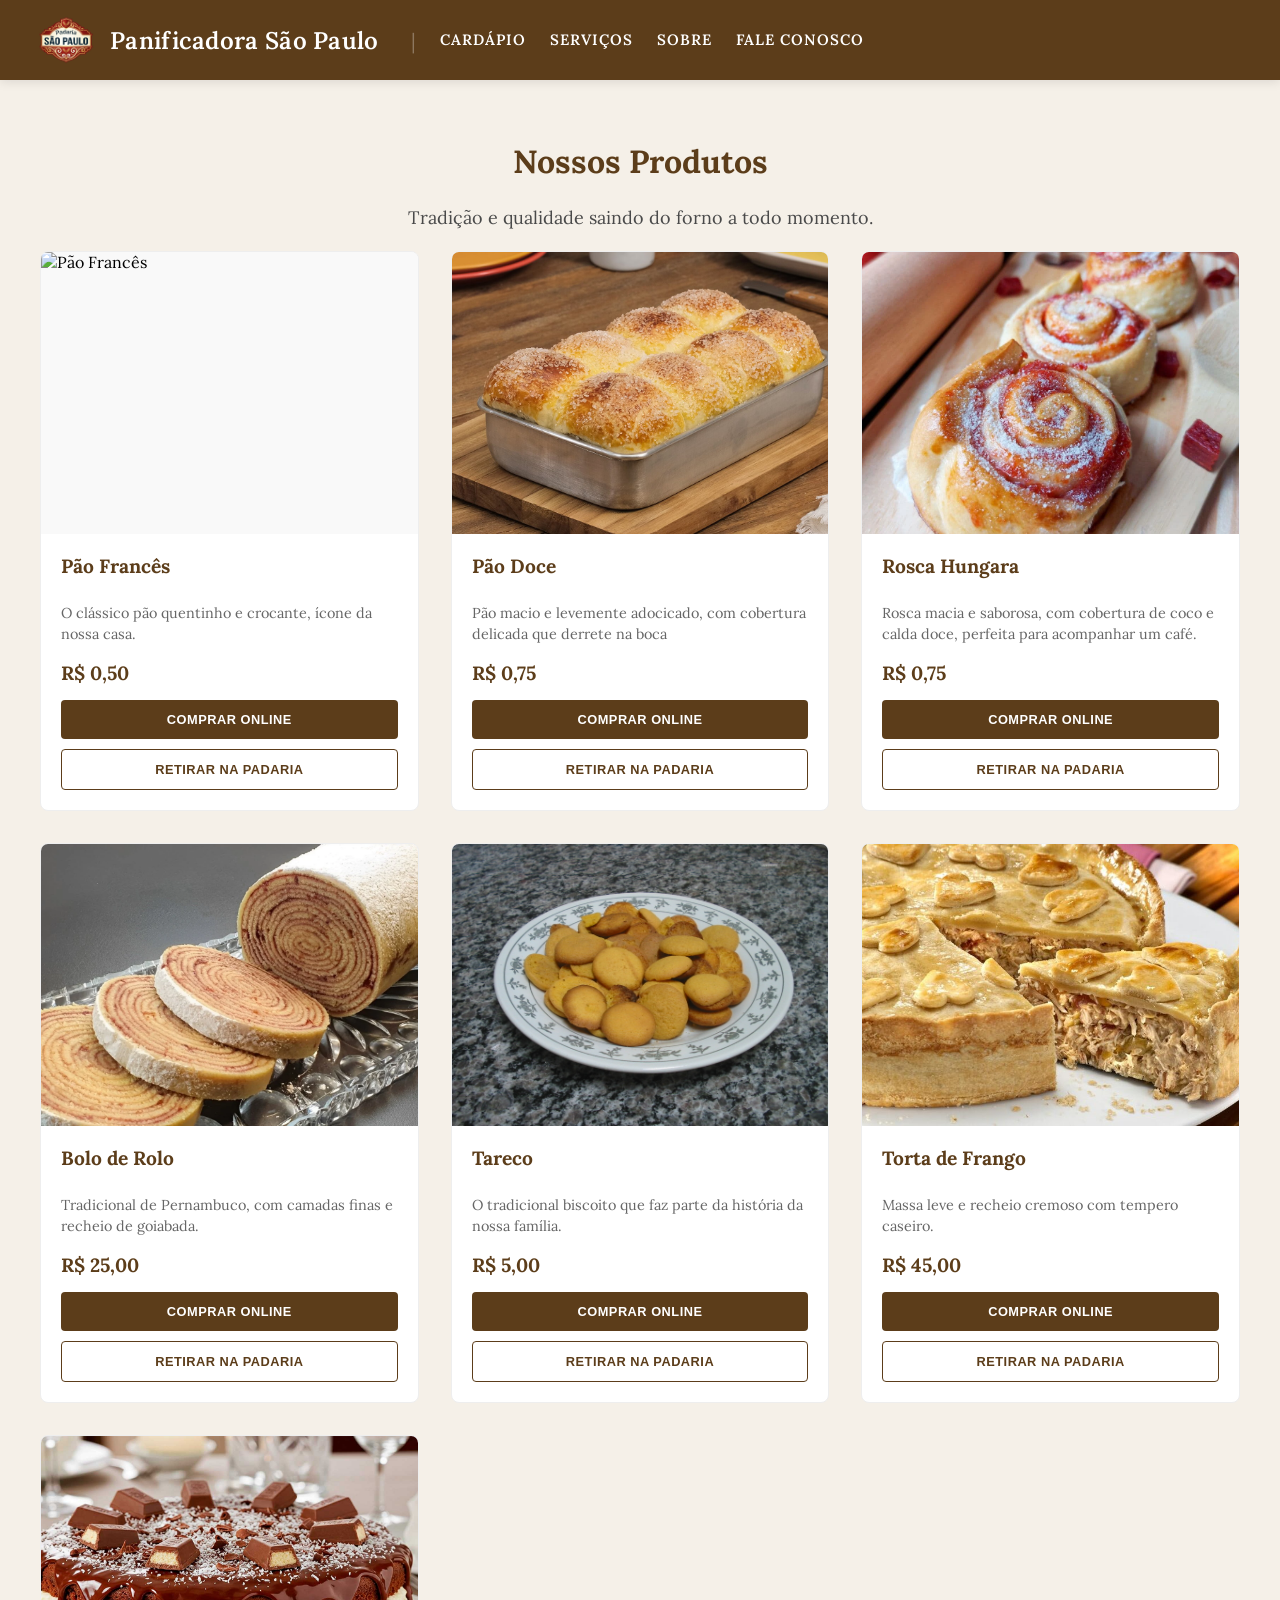
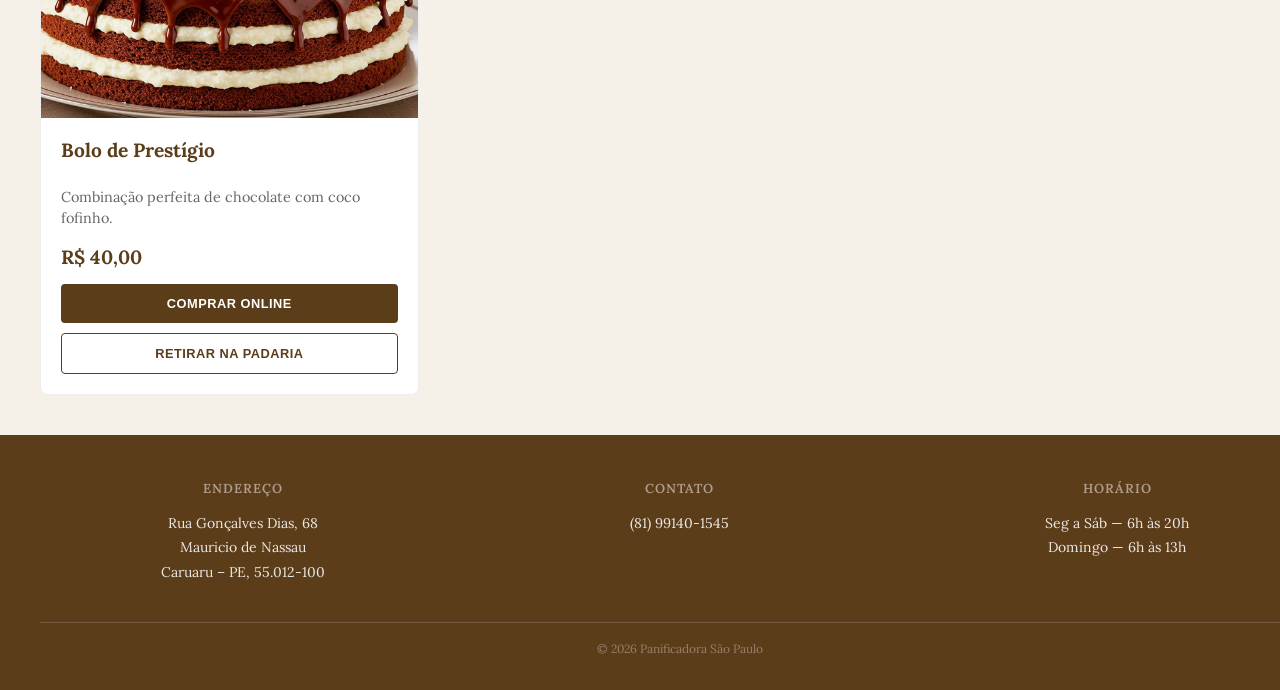
==== cardapio.html @ 8169bfe7 "feat: complete bakery website with all pages and features - Added cardapio.html with responsive prod" ====
<!doctype html>
<html lang="pt-BR">
  <head>
    <meta charset="UTF-8" />
    <meta name="viewport" content="width=device-width, initial-scale=1.0" />
    <title>Cardápio — Panificadora São Paulo</title>
    <link rel="stylesheet" href="style.css" />
    <link
      href="https://fonts.googleapis.com/css2?family=Lora&display=swap"
      rel="stylesheet"
    />
    <script src="script.js" defer></script>
  </head>
  <body>
    <header>
      <div class="header-logo">
        <a href="index.html" class="logo-link">
          <img
            src="img/logo-removebg-preview.png"
            alt="Logotipo Panificadora São Paulo"
          />
          <h1 class="h1_title">Panificadora São Paulo</h1>
        </a>
      </div>
      <button class="menu-toggle" aria-expanded="false" aria-label="Abrir menu">
        <span class="bar"></span>
        <span class="bar"></span>
        <span class="bar"></span>
      </button>
      <nav class="main-nav">
        <a href="cardapio.html">Cardápio</a>
        <a href="serviços.html">Serviços</a>
        <a href="sobre.html">Sobre</a>
        <a href="fale_conosco.html">Fale Conosco</a>
      </nav>
    </header>

    <main class="cardapio-container">
      <h1 class="cardapio-h1">Nossos Produtos</h1>
      <p style="text-align: center">
        Tradição e qualidade saindo do forno a todo momento.
      </p>

      <div class="cardapio-grid">
        <article class="produto-card">
          <img src="img/paofrances.jpg" alt="Pão Francês" />
          <div class="produto-info">
            <h3>Pão Francês</h3>
            <p>O clássico pão quentinho e crocante, ícone da nossa casa.</p>
            <span class="produto-preco">R$ 0,50</span>
            <div class="botoes-grupo">
              <button class="btn-comprar">Comprar Online</button>
              <button class="btn-retirar">Retirar na Padaria</button>
            </div>
          </div>
        </article>

        <article class="produto-card">
          <img src="img/pao-doce.jpg" alt="Pão Doce" />
          <div class="produto-info">
            <h3>Pão Doce</h3>
            <p>
              Pão macio e levemente adocicado, com cobertura delicada que
              derrete na boca
            </p>
            <span class="produto-preco">R$ 0,75</span>
            <div class="botoes-grupo">
              <button class="btn-comprar">Comprar Online</button>
              <button class="btn-retirar">Retirar na Padaria</button>
            </div>
          </div>
        </article>

        <article class="produto-card">
          <img src="img/rosca-hungara.webp" alt="Rosca Hungara" />
          <div class="produto-info">
            <h3>Rosca Hungara</h3>
            <p>
              Rosca macia e saborosa, com cobertura de coco e calda doce,
              perfeita para acompanhar um café.
            </p>
            <span class="produto-preco">R$ 0,75</span>
            <div class="botoes-grupo">
              <button class="btn-comprar">Comprar Online</button>
              <button class="btn-retirar">Retirar na Padaria</button>
            </div>
          </div>
        </article>

        <article class="produto-card">
          <img src="img/bolo-de-rolo-26-04.webp" alt="Bolo de Rolo" />
          <div class="produto-info">
            <h3>Bolo de Rolo</h3>
            <p>
              Tradicional de Pernambuco, com camadas finas e recheio de
              goiabada.
            </p>
            <span class="produto-preco">R$ 25,00</span>
            <div class="botoes-grupo">
              <button class="btn-comprar">Comprar Online</button>
              <button class="btn-retirar">Retirar na Padaria</button>
            </div>
          </div>
        </article>

        <article class="produto-card">
          <img src="img/Prato-com-tarecos.jpg" alt="Tareco" />
          <div class="produto-info">
            <h3>Tareco</h3>
            <p>
              O tradicional biscoito que faz parte da história da nossa família.
            </p>
            <span class="produto-preco">R$ 5,00</span>
            <div class="botoes-grupo">
              <button class="btn-comprar">Comprar Online</button>
              <button class="btn-retirar">Retirar na Padaria</button>
            </div>
          </div>
        </article>

        <article class="produto-card">
          <img src="img/torta-de-frango-3-1024x494.jpg" alt="Torta de Frango" />
          <div class="produto-info">
            <h3>Torta de Frango</h3>
            <p>Massa leve e recheio cremoso com tempero caseiro.</p>
            <span class="produto-preco">R$ 45,00</span>
            <div class="botoes-grupo">
              <button class="btn-comprar">Comprar Online</button>
              <button class="btn-retirar">Retirar na Padaria</button>
            </div>
          </div>
        </article>

        <article class="produto-card">
          <img
            src="img/como-fazer-bolo-prestigio.webp"
            alt="Bolo de Prestígio"
          />
          <div class="produto-info">
            <h3>Bolo de Prestígio</h3>
            <p>Combinação perfeita de chocolate com coco fofinho.</p>
            <span class="produto-preco">R$ 40,00</span>
            <div class="botoes-grupo">
              <button class="btn-comprar">Comprar Online</button>
              <button class="btn-retirar">Retirar na Padaria</button>
            </div>
          </div>
        </article>
      </div>
    </main>

    <footer class="footer">
      <div class="footer-linha-topo">
        <div class="footer-bloco">
          <h3>Endereço</h3>
          <p>
            Rua Gonçalves Dias, 68<br />Mauricio de Nassau<br />Caruaru – PE,
            55.012-100
          </p>
        </div>
        <div class="footer-bloco">
          <h3>Contato</h3>
          <p>(81) 99140-1545</p>
        </div>
        <div class="footer-bloco">
          <h3>Horário</h3>
          <p>Seg a Sáb — 6h às 20h<br />Domingo — 6h às 13h</p>
        </div>
      </div>
      <p class="footer-copy">© 2026 Panificadora São Paulo</p>
    </footer>
  </body>
</html>
---- style.css ----
body {
  background-color: #f5f0e8;
  margin: 0;
  font-family: "Lora", serif;
  flex-direction: column;
  min-height: 100vh;
  display: flex;
  padding-top: 80px;
}

a {
  color: #d4a373;
  text-decoration: none;
}

.tagline {
  color: #d4a373;
  text-transform: uppercase;
  font-weight: bold;
  letter-spacing: 2px;
  font-size: 0.8rem;
}

.secao-bege {
  background-color: #f5f0e8;
  padding: 80px 0;
}

.beneficios-grid {
  display: grid;
  grid-template-columns: repeat(auto-fit, minmax(250px, 1fr));
  gap: 30px;
  margin-top: 40px;
}

.beneficio-card {
  background: white;
  padding: 40px;
  text-align: center;
  border-radius: 8px;
  transition: 0.3s;
}

.beneficio-card:hover {
  transform: translateY(-10px);
}

.beneficio-card .icon {
  font-size: 2.5rem;
  margin-bottom: 20px;
}

.depoimentos-grid {
  display: grid;
  grid-template-columns: 1fr 1fr;
  gap: 40px;
  padding: 40px 0;
}

.depoimento-item {
  border-left: 4px solid #d4a373;
  padding-left: 20px;
  margin: 0;
}

.text-center {
  text-align: center;
}

.btn-text {
  color: #5c3d1a;
  font-weight: bold;
  text-decoration: underline;
  margin-top: 20px;
  display: inline-block;
}

@media (max-width: 768px) {
  .secao-split {
    flex-direction: column;
    text-align: center;
  }
  .depoimentos-grid {
    grid-template-columns: 1fr;
  }
}

.hero-overlay {
  background: rgba(0, 0, 0, 0.5);
  width: 100%;
  height: 100%;
  display: flex;
  align-items: center;
  text-align: center;
}

.container {
  max-width: 1140px;
  margin: 0 auto;
  padding: 0 20px;
}

.hero {
  background-image: url("https://static.vecteezy.com/ti/fotos-gratis/p2/67289860-realista-pao-pao-colocada-em-rustico-de-madeira-configuracao-papel-de-parede-gratis-foto.jpg");
  background-size: cover;
  background-position: center;
  height: 70vh;
  display: flex;
  align-items: center;
  color: white;
  background-attachment: fixed;
}

.p2-hero {
  color: #dbd6d6;
}

.hero-overlay {
  background: rgba(0, 0, 0, 0.5);
  width: 100%;
  height: 100%;
  display: flex;
  align-items: center;
  text-align: center;
}

.hero h1 {
  font-size: 3.5rem;
  margin-bottom: 10px;
}

.btn-cta {
  background: #e8c4a0;
  color: #5c3d1a;
  padding: 15px 35px;
  text-decoration: none;
  font-weight: bold;
  border-radius: 5px;
  display: inline-block;
  margin-top: 20px;
  transition: 0.3s;
  border: 2px solid #e8c4a0;
}

.btn-cta:hover {
  transform: scale(1.08);
  background: #d4a373;
  border-color: #d4a373;
  box-shadow: 0 8px 20px rgba(0, 0, 0, 0.15);
}

.secao-split {
  display: flex;
  align-items: center;
  gap: 60px;
  padding: 100px 10px;
}

.split-img,
.split-text {
  flex: 1;
}

.split-img img {
  width: 100%;
  border-radius: 24px;
  box-shadow: 20px 20px 0px #d4a373;
}

.intro-diferenciais {
  text-align: center;
  margin-bottom: 60px;
}

.intro-diferenciais h2 {
  font-size: 2.5rem;
  color: #5c3d1a;
  margin: 10px 0;
}

.beneficios-lista-leve {
  display: flex;
  flex-direction: column;
  gap: 80px;
  margin-top: 60px;
  padding-bottom: 100px;
  max-width: 1200px;
  margin-left: auto;
  margin-right: auto;
  padding-left: 20px;
  padding-right: 20px;
}

.beneficio-item-horizontal {
  display: flex;
  align-items: center;
  gap: 50px;
}

.beneficio-item-horizontal.inverso {
  flex-direction: row-reverse;
}

.beneficio-img {
  flex: 1;
}

.beneficio-img img {
  width: 100%;
  height: 350px;
  object-fit: cover;
  border-radius: 24px;
  box-shadow: 20px 20px 0px #d4a373;
}

.beneficio-info {
  flex: 1;
  padding: 20px;
}

.beneficio-info h3 {
  font-family: "Lora", serif;
  font-size: 2rem;
  color: #5c3d1a;
  margin-bottom: 20px;
  position: relative;
}

.beneficio-info h3::after {
  content: "";
  display: block;
  width: 40px;
  height: 3px;
  background: #d4a373;
  margin-top: 10px;
}

.beneficio-info p {
  font-size: 1.1rem;
  line-height: 1.8;
  color: #4a4a4a;
  max-width: 450px;
}

@media (max-width: 768px) {
  header {
    padding: 0.5rem 1.2rem;
    height: 72px;
  }

  header img {
    width: 56px;
    height: 42px;
  }

  .h1_title {
    font-size: 20px;
  }

  body {
    padding-top: 72px;
  }

  .hero {
    height: 55vh;
  }

  .hero h1 {
    font-size: 2.5rem;
  }

  .hero-overlay {
    justify-content: center;
    text-align: center;
  }

  .btn-cta {
    padding: 12px 26px;
    font-size: 1rem;
  }

  main {
    max-width: 100%;
    padding: 1.5rem;
  }

  .secao-split {
    padding: 60px 15px;
    gap: 30px;
  }

  .split-text {
    text-align: left;
  }

  .split-img img {
    border-radius: 20px;
    box-shadow: 15px 15px 0px #d4a373;
  }

  .beneficios-lista-leve {
    gap: 60px;
    padding-bottom: 80px;
    padding-left: 15px;
    padding-right: 15px;
  }

  .beneficio-item-horizontal,
  .beneficio-item-horizontal.inverso {
    gap: 30px;
    padding: 0 10px;
  }

  .beneficio-img {
    margin-left: 0;
    margin-right: 0;
  }

  .beneficio-img img {
    width: 100%;
    height: 280px;
    border-radius: 24px;
    box-shadow: 20px 20px 0px #d4a373;
  }

  .beneficio-info h3 {
    font-size: 1.6rem;
  }

  .beneficio-info p {
    font-size: 1rem;
  }

  .intro-diferenciais h2 {
    font-size: 2rem;
  }

  .cardapio-grid {
    grid-template-columns: repeat(2, 1fr);
    gap: 24px;
  }

  .depoimentos-grid {
    grid-template-columns: 1fr;
  }

  nav {
    gap: 1rem;
  }

  nav a {
    font-size: 14px;
    padding: 5px 8px;
  }

  .footer-linha-topo {
    flex-direction: row;
    justify-content: space-around;
  }

  .footer-bloco {
    text-align: center;
    flex: 0 1 auto;
  }

  .contato-wrapper {
    flex-direction: column;
    gap: 40px;
    padding-bottom: 80px;
  }

  .servicos-grid {
    gap: 20px;
  }

  .servico-card {
    flex: 1 1 250px;
  }
}

.marquee-wrapper {
  width: 100%;
  overflow: hidden;
  padding: 40px 0;
  background-color: #f5f0e8;
  mask-image: linear-gradient(
    to right,
    transparent,
    black 10%,
    black 90%,
    transparent
  );
}

.marquee-content {
  display: flex;
  width: max-content;
  gap: 30px;
  animation: rolar-infinito 20s linear infinite;
}

.depoimento-card {
  flex: 0 0 350px;
  background: white;
  padding: 30px;
  border-radius: 12px;
  box-shadow: 0 4px 15px rgba(0, 0, 0, 0.05);
  border-left: 5px solid #d4a373;
}

@keyframes rolar-infinito {
  0% {
    transform: translateX(0);
  }
  100% {
    transform: translateX(-50%);
  }
}

.img {
  display: block;
  margin-left: auto;
  margin-right: auto;
}

h1 {
  text-align: center;
}

.h2 {
  background-color: #5c3d1a;
  color: white;
  padding: 10px 1rem;
  font-size: 16px;
  text-align: center;
  letter-spacing: 0.5px;
  margin: 0;
}

.title {
  width: 80%;
  color: white;
  font-size: 40px;
}

.footer {
  background-color: #5c3d1a;
  color: white;
  text-align: center;
  padding: 10px;
  width: 100%;
  display: block;
  justify-content: center;
  align-items: center;
  margin-top: auto;
}

header {
  background-color: #5c3d1a;
  padding: 0.5rem 2rem;
  height: 80px;
  display: flex;
  align-items: center;
  justify-content: flex-start;
  width: 100%;
  box-sizing: border-box;
  gap: 2rem;
  position: fixed;
  top: 0;
  z-index: 1000;
  box-shadow: 0 2px 10px rgba(0, 0, 0, 0.1);
}

p {
  color: #4a4a4a;
  font-size: 18px;
  line-height: 1.6;
}

header img {
  width: 68px;
  height: 50px;
  filter: none;
  opacity: 1;
  display: block;
  margin: 0;
}

.menu-toggle {
  display: none;
}

.header-logo {
  flex-shrink: 0;
  display: flex;
  align-items: center;
  gap: 15px;
}

.logo-link {
  display: flex;
  align-items: center;
  gap: 10px;
  text-decoration: none;
  transition: opacity 0.2s;
}

.logo-link:hover {
  opacity: 0.8;
}

.h1_title {
  color: white;
  font-size: 24px;
  font-weight: 600;
  letter-spacing: 0.3px;
  cursor: pointer;
  margin: 0;
  white-space: nowrap;
}

nav {
  display: flex;
  gap: 1.5rem;
  align-items: center;
}

nav a {
  color: white;
  font-size: 15px;
  font-weight: 600;
  text-transform: uppercase;
  letter-spacing: 1px;
  border-bottom: none;
  transition: color 0.3s ease;
  border-bottom: 2px solid transparent;
}

nav a:hover {
  color: #d2b48c;
  border-bottom: 2px solid #d2b48c;
}

nav::before {
  content: "|";
  color: rgba(255, 255, 255, 0.3);
  font-size: 20px;
  font-weight: 300;
}

iconify-icon {
  font-size: 40px;
}

.footer {
  background-color: #5c3d1a;
  color: white;
  padding: 2rem 2.5rem 1.2rem;
}

.footer-linha-topo {
  display: flex;
  flex-wrap: wrap;
  gap: 2rem;
  padding-bottom: 1.5rem;
  border-bottom: 1px solid rgba(255, 255, 255, 0.15);
  margin-bottom: 1rem;
}

.footer-bloco {
  flex: 1 1 180px;
}

.footer-bloco h3 {
  font-size: 13px;
  font-weight: 600;
  letter-spacing: 1px;
  text-transform: uppercase;
  color: rgba(255, 255, 255, 0.5);
  margin-bottom: 0.6rem;
}

.footer-bloco p {
  font-size: 14px;
  line-height: 1.75;
  color: rgba(255, 255, 255, 0.88);
}

.footer-copy {
  font-size: 12px;
  color: rgba(255, 255, 255, 0.35);
  text-align: center;
}

.cardapio-container {
  max-width: 1200px;
  margin: 0 auto;
  padding: 40px 20px;
}

.cardapio-grid {
  display: grid;
  grid-template-columns: repeat(auto-fill, minmax(280px, 1fr));
  gap: 32px;
}

.cardapio-h1 {
  color: #5c3d1a;
}

.produto-card {
  background: #ffffff;
  border-radius: 8px;
  overflow: hidden;
  border: 1px solid #eee;
  transition: all 0.3s cubic-bezier(0.25, 0.8, 0.25, 1);
  display: flex;
  flex-direction: column;
}

.produto-card:hover {
  transform: translateY(-5px);
  box-shadow: 0 10px 20px rgba(0, 0, 0, 0.08);
}

.produto-card img {
  width: 100%;
  aspect-ratio: 4 / 3;
  object-fit: cover;
  display: block;
  background-color: #f9f9f9;
}

.produto-info {
  padding: 20px;
  display: flex;
  flex-direction: column;
  flex-grow: 1;
}

.produto-info h3 {
  font-family: "Lora", serif;
  color: #5c3d1a;
  margin: 0 0 10px 0;
  font-size: 1.2rem;
}

.produto-info p {
  font-size: 0.9rem;
  color: #666;
  line-height: 1.5;
  margin-bottom: 15px;
  flex-grow: 1;
}

.produto-preco {
  font-size: 1.2rem;
  font-weight: 700;
  color: #5c3d1a;
  margin-bottom: 15px;
}

.botoes-grupo {
  display: flex;
  flex-direction: column;
  gap: 10px;
}

.btn-comprar,
.btn-retirar {
  width: 100%;
  padding: 12px;
  border-radius: 4px;
  font-weight: 600;
  font-size: 0.8rem;
  text-transform: uppercase;
  letter-spacing: 0.5px;
  cursor: pointer;
  transition: 0.2s;
}

.btn-comprar {
  background-color: #5c3d1a;
  color: white;
  border: none;
}

.btn-comprar:hover {
  background-color: #d4a373;
}

.btn-retirar {
  background-color: transparent;
  color: #5c3d1a;
  border: 1px solid #5c3d1a;
}

.btn-retirar:hover {
  background-color: rgba(92, 61, 26, 0.05);
}

.sobre-hero {
  background-color: #5c3d1a;
  padding: 100px 60px;
  text-align: center;
  color: white;
}

.secao-historia {
  display: flex;
  align-items: center;
  gap: 80px;
  padding: 100px 20px;
}

.secao-historia.inverso {
  flex-direction: row-reverse;
}

.historia-texto {
  flex: 1.2;
}

.historia-texto h2 {
  font-family: "Lora", serif;
  font-size: 2.5rem;
  color: #5c3d1a;
  margin-bottom: 20px;
}

.historia-img {
  flex: 1;
}

.historia-img img {
  width: 100%;
  height: 450px;
  object-fit: cover;
  border-radius: 2px;
  filter: grayscale(30%) sepia(20%);
}

.destaque-cultural {
  background-color: #f5f0e8;
  padding: 80px 0;
  border-top: 1px solid #e0d8cc;
  border-bottom: 1px solid #e0d8cc;
}

.cultural-wrapper {
  max-width: 800px;
  margin: 0 auto;
  text-align: center;
}

.cultural-badge {
  font-size: 3rem;
  color: #d4a373;
  margin-bottom: 20px;
}

.cultural-content h3 {
  font-style: italic;
  font-size: 1.8rem;
  color: #5c3d1a;
  margin-bottom: 20px;
}

.autor-musica {
  display: block;
  margin-top: 20px;
  font-size: 0.8rem;
  text-transform: uppercase;
  letter-spacing: 2px;
  color: #d4a373;
}

.servicos-hero {
  background-color: #f5f0e8;
  padding: 80px 0;
  text-align: center;
  margin-bottom: 50px;
}

.servicos-hero h1 {
  font-family: "Lora", serif;
  color: #5c3d1a;
  font-size: 3rem;
  margin-bottom: 10px;
}

.servicos-grid {
  display: flex;
  flex-wrap: wrap;
  gap: 30px;
  padding-bottom: 80px;
}

.servico-card {
  flex: 1 1 300px;
  background: white;
  border: 1px solid #e0d8cc;
  padding: 40px;
  border-radius: 4px;
  display: flex;
  flex-direction: column;
  transition: all 0.3s ease;
}

.servico-card:hover {
  border-color: #d4a373;
  transform: translateY(-5px);
  box-shadow: 0 10px 25px rgba(92, 61, 26, 0.05);
}

.servico-icon {
  font-size: 3rem;
  color: #d4a373;
  margin-bottom: 25px;
}

.servico-info h3 {
  color: #5c3d1a;
  font-size: 1.5rem;
  margin-bottom: 15px;
}

.servico-info p {
  font-size: 1rem;
  color: #666;
  margin-bottom: 20px;
  line-height: 1.6;
}

.servico-lista {
  list-style: none;
  padding: 0;
  margin-bottom: 30px;
}

.servico-lista li {
  font-size: 0.9rem;
  color: #5c3d1a;
  margin-bottom: 8px;
  display: flex;
  align-items: center;
  gap: 10px;
}

.servico-lista li::before {
  content: "✓";
  color: #d4a373;
  font-weight: bold;
}

.btn-servico {
  margin-top: auto;
  padding: 12px 20px;
  text-align: center;
  text-transform: uppercase;
  font-weight: bold;
  font-size: 0.8rem;
  letter-spacing: 1px;
  border-radius: 4px;
  transition: 0.3s;
  background-color: #5c3d1a;
  color: white;
}

.btn-servico.secondary {
  background-color: transparent;
  border: 1px solid #5c3d1a;
  color: #5c3d1a;
}

.btn-servico:hover {
  background-color: #d4a373;
  color: #5c3d1a;
  border-color: #d4a373;
}

@media (max-width: 480px) {
  header {
    padding: 0.4rem 0.8rem;
    height: 64px;
    gap: 0.6rem;
  }

  header img {
    width: 48px;
    height: 36px;
  }

  .h1_title {
    font-size: 16px;
    white-space: nowrap;
    overflow: hidden;
    text-overflow: ellipsis;
    max-width: 150px;
  }

  body {
    padding-top: 64px;
  }

  nav {
    gap: 0.4rem;
    flex-wrap: wrap;
    align-items: center;
  }

  nav a {
    font-size: 12px;
    padding: 4px 6px;
  }

  nav::before {
    display: none;
  }

  .hero {
    height: 45vh;
    background-attachment: scroll;
    background-size: cover;
    background-position: center;
    min-height: 320px;
  }

  .hero-overlay {
    justify-content: center;
    align-items: center;
    text-align: center;
    padding: 20px 12px;
    display: flex;
    flex-direction: column;
  }

  .hero-overlay .container {
    width: 100%;
    display: flex;
    flex-direction: column;
    align-items: center;
    justify-content: center;
    max-width: 100%;
    padding: 0;
  }

  .hero h1 {
    font-size: 1.6rem;
    margin-bottom: 8px;
    line-height: 1.2;
  }

  .p2-hero {
    font-size: 0.9rem;
    margin: 8px 0;
  }

  .btn-cta {
    padding: 10px 18px;
    font-size: 0.9rem;
    margin-top: 12px;
  }

  main {
    max-width: 100%;
    padding: 1rem 0.8rem;
  }

  .secao-split {
    flex-direction: column;
    padding: 30px 8px;
    gap: 20px;
    text-align: center;
  }

  .split-img img {
    border-radius: 12px;
    box-shadow: 8px 8px 0px #d4a373;
  }

  .split-text {
    text-align: center;
  }

  .secao-bege {
    padding: 60px 0;
  }

  .intro-diferenciais {
    margin-bottom: 40px;
  }

  .intro-diferenciais h2 {
    font-size: 1.4rem;
    margin: 8px 0;
  }

  .intro-diferenciais p {
    font-size: 0.95rem;
  }

  .beneficios-lista-leve {
    gap: 50px;
    margin-top: 30px;
    padding-bottom: 60px;
    padding-left: 0;
    padding-right: 0;
  }

  .beneficio-item-horizontal,
  .beneficio-item-horizontal.inverso {
    flex-direction: column;
    gap: 20px;
    text-align: center;
    padding: 0 12px;
  }

  .beneficio-img {
    width: 100%;
    margin-left: 0;
    margin-right: 0;
  }

  .beneficio-img img {
    width: 100%;
    height: 200px;
    border-radius: 24px;
    box-shadow: 20px 20px 0px #d4a373;
  }

  .beneficio-info {
    padding: 0;
    text-align: center;
  }

  .beneficio-info h3 {
    font-size: 1.3rem;
    margin-bottom: 12px;
  }

  .beneficio-info h3::after {
    margin: 8px auto;
    width: 30px;
  }

  .beneficio-info p {
    font-size: 0.95rem;
    line-height: 1.6;
    max-width: 100%;
  }

  .tagline {
    font-size: 0.7rem;
  }

  .depoimento-card {
    flex: 0 0 280px;
    padding: 16px;
    margin: 0 8px;
  }

  .marquee-content {
    gap: 15px;
    animation-duration: 35s;
  }

  .footer {
    padding: 1.5rem 1rem 0.8rem;
  }

  .footer-linha-topo {
    flex-direction: column;
    align-items: center;
    gap: 1.2rem;
    padding-bottom: 1rem;
  }

  .footer-bloco {
    width: 100%;
    text-align: center;
  }

  .footer-bloco h3 {
    font-size: 12px;
    margin-bottom: 0.4rem;
  }

  .footer-bloco p {
    font-size: 13px;
  }

  .cardapio-grid {
    grid-template-columns: 1fr;
    gap: 16px;
  }

  .produto-card {
    border-radius: 6px;
  }

  .produto-card img {
    height: 160px;
  }

  .produto-info {
    padding: 16px;
  }

  .produto-info h3 {
    font-size: 1.1rem;
  }

  .produto-info p {
    font-size: 0.85rem;
  }

  .produto-preco {
    font-size: 1rem;
  }

  .btn-comprar,
  .btn-retirar {
    padding: 10px;
    font-size: 0.75rem;
  }

  .menu-toggle {
    display: inline-flex;
    flex-direction: column;
    justify-content: space-between;
    width: 28px;
    height: 20px;
    background: transparent;
    border: none;
    cursor: pointer;
    padding: 0;
    margin-left: auto;
  }

  .menu-toggle .bar {
    display: block;
    height: 2.5px;
    width: 100%;
    background: white;
    border-radius: 2px;
    transition: 0.3s;
  }

  .menu-toggle[aria-expanded="true"] .bar:nth-child(1) {
    transform: rotate(45deg) translate(10px, 10px);
  }

  .menu-toggle[aria-expanded="true"] .bar:nth-child(2) {
    opacity: 0;
  }

  .menu-toggle[aria-expanded="true"] .bar:nth-child(3) {
    transform: rotate(-45deg) translate(7px, -7px);
  }

  .main-nav {
    display: none;
    position: absolute;
    top: 64px;
    left: 0;
    right: 0;
    background: #5c3d1a;
    flex-direction: column;
    gap: 0;
    padding: 0;
    border-top: 1px solid rgba(255, 255, 255, 0.1);
    z-index: 1100;
    box-shadow: 0 4px 8px rgba(0, 0, 0, 0.15);
  }

  .main-nav.open {
    display: flex;
  }

  .main-nav a {
    display: block;
    color: white;
    padding: 14px 16px;
    border-bottom: 1px solid rgba(255, 255, 255, 0.08);
    font-size: 13px;
    text-transform: uppercase;
    letter-spacing: 0.5px;
    transition: background 0.2s;
  }

  .main-nav a:last-child {
    border-bottom: none;
  }

  .main-nav a:hover {
    background: rgba(255, 255, 255, 0.1);
    color: #d4a373;
  }

  .contato-wrapper {
    flex-direction: column;
    gap: 30px;
    margin-top: 30px;
    padding-bottom: 60px;
  }

  .contato-form {
    gap: 18px;
  }

  .form-group {
    gap: 6px;
  }

  .form-group input,
  .form-group select,
  .form-group textarea {
    padding: 12px;
    font-size: 16px;
  }

  .form-group label {
    font-size: 0.85rem;
  }

  .btn-enviar {
    padding: 14px;
    font-size: 0.85rem;
  }

  .info-item {
    padding: 0;
  }

  .info-item h4 {
    font-size: 1rem;
  }

  .info-item p {
    font-size: 0.9rem;
  }

  .sobre-hero {
    padding: 60px 20px;
    text-align: center;
  }

  .secao-historia {
    flex-direction: column;
    padding: 40px 12px;
    gap: 24px;
  }

  .secao-historia.inverso {
    flex-direction: column;
  }

  .historia-texto h2 {
    font-size: 1.4rem;
  }

  .historia-img img {
    height: 280px;
  }

  .cultural-wrapper {
    max-width: 100%;
    padding: 0 12px;
  }

  .cultural-badge {
    font-size: 2.5rem;
  }

  .cultural-content h3 {
    font-size: 1.3rem;
  }

  .servicos-hero {
    padding: 60px 20px;
  }

  .servicos-hero h1 {
    font-size: 1.8rem;
  }

  .servicos-grid {
    flex-direction: column;
    gap: 16px;
  }

  .servico-card {
    flex: 1 1 100%;
    padding: 24px;
    text-align: center;
  }

  .servico-icon {
    font-size: 2.5rem;
  }

  .servico-info h3 {
    font-size: 1.2rem;
  }

  .servico-info p {
    font-size: 0.9rem;
  }

  .servico-lista li {
    font-size: 0.85rem;
  }

  .btn-servico {
    padding: 10px 16px;
    font-size: 0.75rem;
  }

  .cardapio-h1 {
    font-size: 1.8rem;
  }

  .cardapio-container {
    padding: 20px 12px;
  }
}

.contato-wrapper {
  display: flex;
  gap: 80px;
  margin-top: 50px;
  padding-bottom: 100px;
}

.contato-form {
  flex: 2;
  display: flex;
  flex-direction: column;
  gap: 25px;
}

.contato-info-lateral {
  flex: 1;
  display: flex;
  flex-direction: column;
  gap: 40px;
}

.form-group {
  display: flex;
  flex-direction: column;
  gap: 8px;
}

.form-group label {
  font-weight: 600;
  color: #5c3d1a;
  font-size: 0.9rem;
  text-transform: uppercase;
  letter-spacing: 0.5px;
}

.form-group input,
.form-group select,
.form-group textarea {
  padding: 15px;
  border: 1px solid #e0d8cc;
  border-radius: 4px;
  font-family: inherit;
  font-size: 1rem;
  transition: border-color 0.3s;
}

.form-group input:focus,
.form-group select:focus,
.form-group textarea:focus {
  outline: none;
  border-color: #d4a373;
}

.btn-enviar {
  background-color: #5c3d1a;
  color: white;
  padding: 18px;
  border: none;
  border-radius: 4px;
  font-weight: bold;
  text-transform: uppercase;
  letter-spacing: 1px;
  cursor: pointer;
  transition: 0.3s;
}

.btn-enviar:hover {
  background-color: #d4a373;
  color: #5c3d1a;
}

.info-item h4 {
  color: #5c3d1a;
  margin-bottom: 10px;
  font-family: "Lora", serif;
}

.faleconosco-hero-h1 {
  color: #5c3d1a;
}

.info-item p {
  font-size: 0.95rem;
  color: #666;
}

.link-zap {
  color: #d4a373;
  font-weight: bold;
  text-decoration: underline;
}

@media (max-width: 768px) {
  .contato-wrapper {
    flex-direction: column;
    gap: 50px;
  }
}

.p-faleconosco {
  text-align: center;
}

.compra-hero {
  background-color: #5c3d1a;
  padding: 80px 60px;
  text-align: center;
  color: white;
}

.compra-hero h1 {
  font-family: "Lora", serif;
  font-size: 3rem;
  margin-bottom: 10px;
}

.compra-hero p {
  font-size: 1.1rem;
  color: rgba(255, 255, 255, 0.9);
}

.compra-container {
  max-width: 100%;
}

.section-padding {
  padding: 60px 20px;
}

.compra-wrapper {
  display: grid;
  grid-template-columns: 2fr 1fr;
  gap: 40px;
}

.carrinho-lista {
  background: white;
  padding: 40px;
  border-radius: 8px;
  box-shadow: 0 2px 10px rgba(0, 0, 0, 0.05);
}

.carrinho-lista h2 {
  color: #5c3d1a;
  font-size: 1.8rem;
  margin-bottom: 30px;
  border-bottom: 2px solid #d4a373;
  padding-bottom: 15px;
}

.carrinho-vazio {
  text-align: center;
  padding: 60px 20px;
  color: #999;
}

.carrinho-vazio p {
  font-size: 1.1rem;
  margin-bottom: 20px;
}

.tabela-carrinho {
  width: 100%;
  border-collapse: collapse;
  margin-top: 20px;
}

.tabela-carrinho thead {
  background-color: #f5f0e8;
  border-bottom: 2px solid #d4a373;
}

.tabela-carrinho th {
  padding: 12px;
  text-align: left;
  font-weight: 600;
  color: #5c3d1a;
  font-size: 0.9rem;
  text-transform: uppercase;
  letter-spacing: 0.5px;
}

.tabela-carrinho td {
  padding: 16px 12px;
  border-bottom: 1px solid #e0d8cc;
  color: #4a4a4a;
}

.tabela-carrinho tr:hover {
  background-color: #fafafa;
}

.preco-item {
  font-weight: 600;
  color: #5c3d1a;
}

.quantidade-input {
  width: 60px;
  padding: 6px;
  border: 1px solid #d4a373;
  border-radius: 4px;
  text-align: center;
  font-size: 1rem;
}

.btn-remover {
  background: transparent;
  color: #d4a373;
  border: none;
  cursor: pointer;
  font-weight: bold;
  padding: 4px 8px;
  border-radius: 4px;
  transition: 0.2s;
}

.btn-remover:hover {
  background: #ffe0d0;
  color: #c77a3c;
}

.resumo-compra {
  display: flex;
  flex-direction: column;
}

.resumo-card {
  background: white;
  padding: 30px;
  border-radius: 8px;
  box-shadow: 0 2px 10px rgba(0, 0, 0, 0.05);
  position: sticky;
  top: 100px;
}

.resumo-card h3 {
  color: #5c3d1a;
  font-size: 1.4rem;
  margin-bottom: 20px;
  border-bottom: 2px solid #d4a373;
  padding-bottom: 10px;
}

.resumo-item {
  display: flex;
  justify-content: space-between;
  align-items: center;
  padding: 10px 0;
  border-bottom: 1px solid #e0d8cc;
  font-size: 0.95rem;
  color: #4a4a4a;
}

.resumo-total {
  display: flex;
  justify-content: space-between;
  align-items: center;
  padding: 15px 0;
  font-size: 1.3rem;
  font-weight: bold;
  color: #5c3d1a;
  border-top: 2px solid #d4a373;
  margin-top: 10px;
}

.opcoes-entrega {
  margin: 20px 0;
  padding: 15px;
  background-color: #f5f0e8;
  border-radius: 6px;
}

.opcoes-entrega label {
  display: flex;
  align-items: center;
  margin-bottom: 10px;
  cursor: pointer;
  font-size: 0.95rem;
  color: #4a4a4a;
}

.opcoes-entrega label:last-child {
  margin-bottom: 0;
}

.opcoes-entrega input[type="radio"] {
  margin-right: 10px;
  cursor: pointer;
}

.btn-finalizar {
  width: 100%;
  padding: 14px;
  background-color: #5c3d1a;
  color: white;
  border: none;
  border-radius: 4px;
  font-weight: bold;
  font-size: 1rem;
  text-transform: uppercase;
  letter-spacing: 0.5px;
  cursor: pointer;
  margin-top: 20px;
  transition: 0.3s;
}

.btn-finalizar:hover {
  background-color: #d4a373;
  color: #5c3d1a;
}

.btn-continuar {
  display: block;
  width: 100%;
  padding: 12px;
  text-align: center;
  background-color: transparent;
  color: #5c3d1a;
  border: 1px solid #d4a373;
  border-radius: 4px;
  font-weight: bold;
  font-size: 0.9rem;
  text-transform: uppercase;
  letter-spacing: 0.5px;
  text-decoration: none;
  margin-top: 10px;
  transition: 0.3s;
  cursor: pointer;
}

.btn-continuar:hover {
  background-color: #f5f0e8;
  border-color: #5c3d1a;
  color: #5c3d1a;
}

.btn-voltar {
  display: inline-block;
  padding: 10px 20px;
  background-color: #5c3d1a;
  color: white;
  border-radius: 4px;
  text-decoration: none;
  font-weight: bold;
  transition: 0.3s;
}

.btn-voltar:hover {
  background-color: #d4a373;
  color: #5c3d1a;
}

.form-checkout {
  background: white;
  padding: 40px;
  border-radius: 8px;
  box-shadow: 0 2px 10px rgba(0, 0, 0, 0.05);
  margin-top: 40px;
}

.form-checkout h2 {
  color: #5c3d1a;
  font-size: 1.6rem;
  margin-bottom: 30px;
}

.form-row {
  display: grid;
  grid-template-columns: 1fr 1fr;
  gap: 20px;
  margin-bottom: 20px;
}

.form-group {
  display: flex;
  flex-direction: column;
  gap: 8px;
}

.form-checkout label {
  font-weight: 600;
  color: #5c3d1a;
  font-size: 0.9rem;
  text-transform: uppercase;
  letter-spacing: 0.5px;
}

.form-checkout input,
.form-checkout textarea {
  padding: 12px;
  border: 1px solid #d4a373;
  border-radius: 4px;
  font-family: inherit;
  font-size: 1rem;
  color: #4a4a4a;
  transition: border-color 0.3s;
}

.form-checkout input:focus,
.form-checkout textarea:focus {
  outline: none;
  border-color: #5c3d1a;
  box-shadow: 0 0 0 3px rgba(212, 163, 115, 0.1);
}

.form-actions {
  display: flex;
  gap: 15px;
  margin-top: 30px;
}

.btn-confirmar {
  flex: 1;
  padding: 14px;
  background-color: #5c3d1a;
  color: white;
  border: none;
  border-radius: 4px;
  font-weight: bold;
  font-size: 1rem;
  text-transform: uppercase;
  letter-spacing: 0.5px;
  cursor: pointer;
  transition: 0.3s;
}

.btn-confirmar:hover {
  background-color: #d4a373;
  color: #5c3d1a;
}

.btn-voltar-carrinho {
  flex: 1;
  padding: 14px;
  background-color: transparent;
  color: #5c3d1a;
  border: 1px solid #d4a373;
  border-radius: 4px;
  font-weight: bold;
  font-size: 1rem;
  text-transform: uppercase;
  letter-spacing: 0.5px;
  cursor: pointer;
  transition: 0.3s;
}

.btn-voltar-carrinho:hover {
  background-color: #f5f0e8;
  border-color: #5c3d1a;
}

@media (max-width: 768px) {
  .compra-hero {
    padding: 60px 30px;
  }

  .compra-hero h1 {
    font-size: 2rem;
  }

  .compra-wrapper {
    grid-template-columns: 1fr;
    gap: 30px;
  }

  .resumo-card {
    position: static;
  }

  .carrinho-lista {
    padding: 20px;
  }

  .tabela-carrinho {
    font-size: 0.85rem;
  }

  .tabela-carrinho th,
  .tabela-carrinho td {
    padding: 8px;
  }

  .form-row {
    grid-template-columns: 1fr;
    gap: 15px;
  }

  .form-checkout {
    padding: 20px;
  }

  .form-actions {
    flex-direction: column;
  }
}

@media (max-width: 480px) {
  .compra-hero {
    padding: 40px 20px;
  }

  .compra-hero h1 {
    font-size: 1.5rem;
  }

  .section-padding {
    padding: 30px 12px;
  }

  .carrinho-lista {
    padding: 16px;
  }

  .carrinho-lista h2 {
    font-size: 1.3rem;
  }

  .tabela-carrinho {
    font-size: 0.75rem;
  }

  .tabela-carrinho th,
  .tabela-carrinho td {
    padding: 6px 4px;
  }

  .resumo-card {
    padding: 20px;
  }

  .resumo-item {
    font-size: 0.85rem;
  }

  .resumo-total {
    font-size: 1.1rem;
  }

  .btn-finalizar,
  .btn-continuar {
    padding: 12px;
    font-size: 0.85rem;
  }

  .form-checkout {
    padding: 16px;
  }

  .form-checkout label {
    font-size: 0.8rem;
  }

  .form-checkout input,
  .form-checkout textarea {
    padding: 10px;
    font-size: 16px;
  }

  .btn-confirmar,
  .btn-voltar-carrinho {
    padding: 12px;
    font-size: 0.8rem;
  }
}
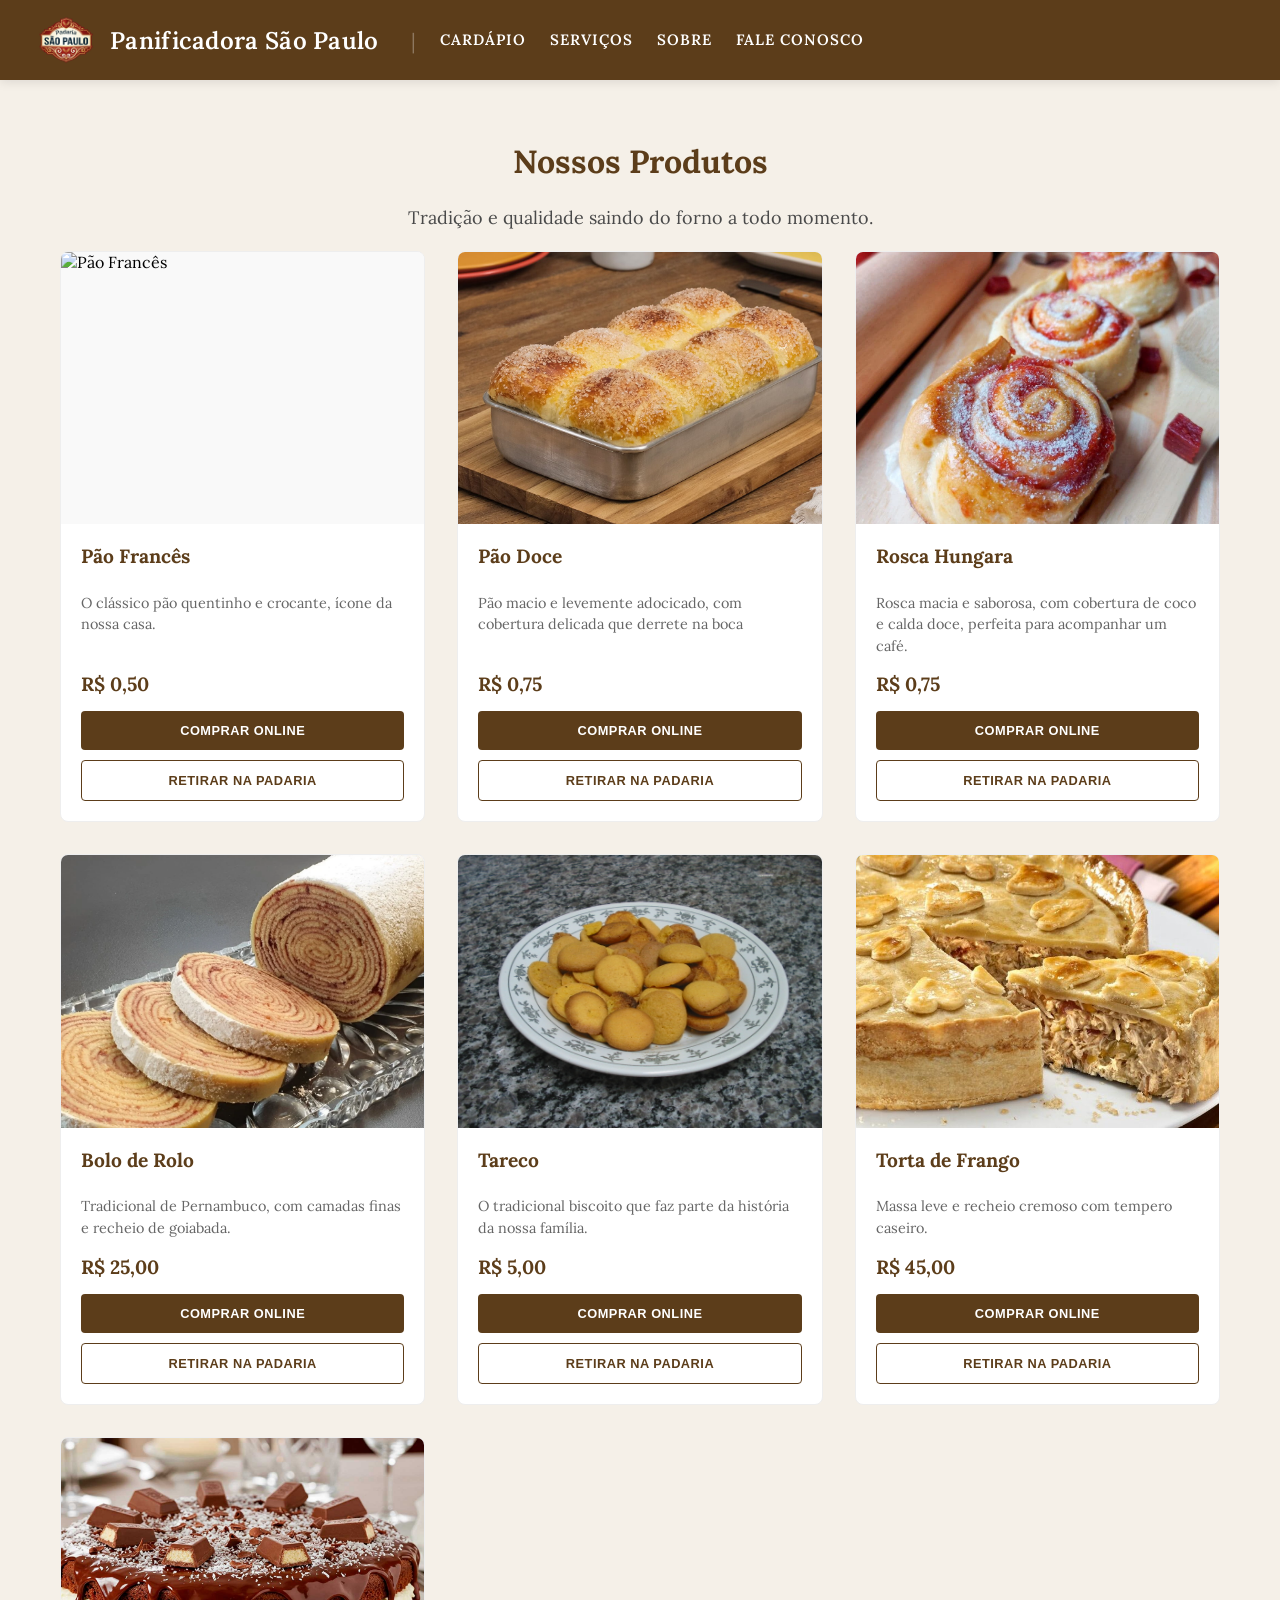
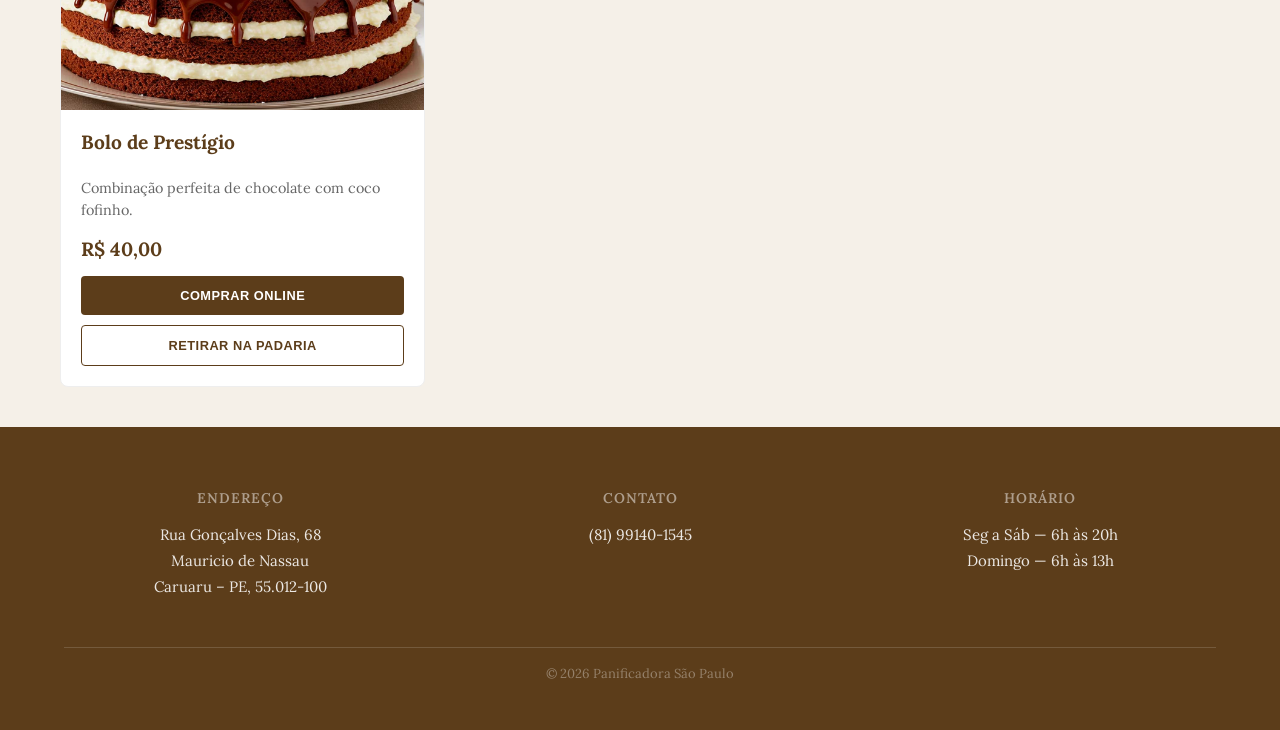
==== commit 0b97ad1b: "Adicionando a logo nas abas restantes" ====
--- a/cardapio.html
+++ b/cardapio.html
@@ -10,6 +10,7 @@
       rel="stylesheet"
     />
     <script src="script.js" defer></script>
+    <link rel="icon" href="img/logo-removebg-preview.png" type="imagem/png" />
   </head>
   <body>
     <header>
--- a/style.css
+++ b/style.css
@@ -6,6 +6,19 @@
   min-height: 100vh;
   display: flex;
   padding-top: 80px;
+  overflow-x: hidden;
+  box-sizing: border-box;
+}
+
+*,
+*::before,
+*::after {
+  box-sizing: inherit;
+}
+
+img {
+  max-width: 100%;
+  height: auto;
 }
 
 a {
@@ -244,7 +257,7 @@
 
 @media (max-width: 768px) {
   header {
-    padding: 0.5rem 1.2rem;
+    padding: 0.5rem 1rem;
     height: 72px;
   }
 
@@ -281,7 +294,7 @@
 
   main {
     max-width: 100%;
-    padding: 1.5rem;
+    padding: 1rem 0.5rem;
   }
 
   .secao-split {
@@ -320,7 +333,7 @@
     width: 100%;
     height: 280px;
     border-radius: 24px;
-    box-shadow: 20px 20px 0px #d4a373;
+    box-shadow: 10px 10px 0px #d4a373;
   }
 
   .beneficio-info h3 {
@@ -556,6 +569,8 @@
   background-color: #5c3d1a;
   color: white;
   padding: 2rem 2.5rem 1.2rem;
+  width: 100%;
+  box-sizing: border-box;
 }
 
 .footer-linha-topo {
@@ -590,6 +605,51 @@
   font-size: 12px;
   color: rgba(255, 255, 255, 0.35);
   text-align: center;
+}
+
+@media (min-width: 1200px) {
+  .footer {
+    padding: 3rem 4rem 2rem;
+  }
+
+  .footer-linha-topo {
+    gap: 3rem;
+    padding-bottom: 2rem;
+  }
+
+  .footer-bloco {
+    flex: 1 1 200px;
+  }
+
+  .footer-bloco h3 {
+    font-size: 14px;
+  }
+
+  .footer-bloco p {
+    font-size: 15px;
+  }
+
+  .footer-copy {
+    font-size: 13px;
+  }
+}
+
+@media (min-width: 1600px) {
+  .footer {
+    padding: 3.5rem 5rem 2.5rem;
+  }
+
+  .footer-linha-topo {
+    gap: 4rem;
+  }
+
+  .footer-bloco h3 {
+    font-size: 15px;
+  }
+
+  .footer-bloco p {
+    font-size: 16px;
+  }
 }
 
 .cardapio-container {
@@ -914,6 +974,80 @@
     padding: 4px 6px;
   }
 
+  .menu-toggle {
+    display: inline-flex;
+    flex-direction: column;
+    justify-content: space-between;
+    width: 28px;
+    height: 20px;
+    background: transparent;
+    border: none;
+    cursor: pointer;
+    padding: 0;
+    margin-left: auto;
+  }
+
+  .menu-toggle .bar {
+    display: block;
+    height: 2.5px;
+    width: 100%;
+    background: white;
+    border-radius: 2px;
+    transition: 0.3s;
+  }
+
+  .menu-toggle[aria-expanded="true"] .bar:nth-child(1) {
+    transform: rotate(45deg) translate(10px, 10px);
+  }
+
+  .menu-toggle[aria-expanded="true"] .bar:nth-child(2) {
+    opacity: 0;
+  }
+
+  .menu-toggle[aria-expanded="true"] .bar:nth-child(3) {
+    transform: rotate(-45deg) translate(7px, -7px);
+  }
+
+  .main-nav {
+    display: none;
+    position: absolute;
+    top: 72px;
+    left: 0;
+    right: 0;
+    background: #5c3d1a;
+    flex-direction: column;
+    gap: 0;
+    padding: 0;
+    border-top: 1px solid rgba(255, 255, 255, 0.1);
+    z-index: 1100;
+    box-shadow: 0 4px 8px rgba(0, 0, 0, 0.15);
+  }
+
+  .main-nav.open {
+    display: flex;
+  }
+
+  .main-nav a {
+    display: block;
+    color: white;
+    padding: 14px 16px;
+    border-bottom: 1px solid rgba(255, 255, 255, 0.08);
+    font-size: 13px;
+    text-transform: uppercase;
+    letter-spacing: 0.5px;
+    transition: background 0.2s;
+  }
+
+  .main-nav a:last-child {
+    border-bottom: none;
+  }
+
+  .main-nav a:hover {
+    background: rgba(255, 255, 255, 0.1);
+    color: #d4a373;
+    border-bottom-color: rgba(255, 255, 255, 0.08);
+  }
+
   nav::before {
     display: none;
   }
@@ -1026,7 +1160,7 @@
     width: 100%;
     height: 200px;
     border-radius: 24px;
-    box-shadow: 20px 20px 0px #d4a373;
+    box-shadow: 10px 10px 0px #d4a373;
   }
 
   .beneficio-info {
@@ -1066,28 +1200,39 @@
   }
 
   .footer {
-    padding: 1.5rem 1rem 0.8rem;
+    padding: 1.2rem 0.8rem 0.6rem;
   }
 
   .footer-linha-topo {
     flex-direction: column;
     align-items: center;
-    gap: 1.2rem;
-    padding-bottom: 1rem;
+    gap: 0.6rem;
+    padding-bottom: 0.6rem;
+    margin-bottom: 0.6rem;
   }
 
   .footer-bloco {
     width: 100%;
     text-align: center;
+    max-width: 280px;
+    flex: 0 0 auto;
+    margin: 0 auto;
   }
 
   .footer-bloco h3 {
+    font-size: 11px;
+    margin: 0 0 0.2rem;
+  }
+
+  .footer-bloco p {
     font-size: 12px;
-    margin-bottom: 0.4rem;
-  }
-
-  .footer-bloco p {
-    font-size: 13px;
+    line-height: 1.6;
+    margin: 0;
+  }
+
+  .footer-copy {
+    font-size: 11px;
+    margin-top: 0.35rem;
   }
 
   .cardapio-grid {
@@ -1395,6 +1540,91 @@
 .btn-enviar:hover {
   background-color: #d4a373;
   color: #5c3d1a;
+}
+
+.btn-enviar.is-loading,
+.btn-enviar:disabled {
+  opacity: 0.7;
+  cursor: not-allowed;
+}
+
+.hidden-botcheck {
+  display: none;
+}
+
+.contato-feedback {
+  margin: 12px 0 0;
+  font-size: 0.9rem;
+  color: #5c3d1a;
+  min-height: 1.3em;
+}
+
+.contato-feedback.success {
+  color: #2e7d32;
+}
+
+.contato-feedback.error {
+  color: #b23b3b;
+}
+
+.contato-config-hint {
+  margin: 6px 0 0;
+  font-size: 0.8rem;
+  color: #7a6f62;
+}
+
+.contato-config-hint code {
+  background: rgba(92, 61, 26, 0.08);
+  color: #5c3d1a;
+  padding: 1px 6px;
+  border-radius: 4px;
+}
+
+.mensagem-enviada-wrapper {
+  display: flex;
+  align-items: center;
+  justify-content: center;
+  flex: 1;
+}
+
+.mensagem-enviada-card {
+  background: #ffffff;
+  border-radius: 12px;
+  box-shadow: 0 10px 30px rgba(0, 0, 0, 0.08);
+  text-align: center;
+  padding: 48px 28px;
+  max-width: 560px;
+  margin: 0 auto;
+}
+
+.mensagem-enviada-check {
+  width: 72px;
+  height: 72px;
+  margin: 0 auto 14px;
+  border-radius: 50%;
+  background: #5c3d1a;
+  color: #fff;
+  display: flex;
+  align-items: center;
+  justify-content: center;
+  font-size: 2.2rem;
+  font-weight: 700;
+}
+
+.mensagem-enviada-card h1 {
+  color: #5c3d1a;
+  margin: 0 0 8px;
+  font-size: clamp(1.6rem, 4vw, 2.2rem);
+}
+
+.mensagem-enviada-card p {
+  margin: 0 0 24px;
+  color: #4a4a4a;
+  font-size: 1rem;
+}
+
+.mensagem-enviada-card .btn-voltar {
+  min-width: 180px;
 }
 
 .info-item h4 {
@@ -1798,10 +2028,13 @@
 
   .carrinho-lista {
     padding: 20px;
+    overflow-x: auto;
+    -webkit-overflow-scrolling: touch;
   }
 
   .tabela-carrinho {
     font-size: 0.85rem;
+    min-width: 680px;
   }
 
   .tabela-carrinho th,
@@ -1809,6 +2042,21 @@
     padding: 8px;
   }
 
+  .tabela-carrinho th:nth-child(1),
+  .tabela-carrinho td:nth-child(1) {
+    min-width: 120px;
+  }
+
+  .tabela-carrinho th:nth-child(2),
+  .tabela-carrinho td:nth-child(2) {
+    min-width: 100px;
+  }
+
+  .tabela-carrinho th:nth-child(3),
+  .tabela-carrinho td:nth-child(3) {
+    min-width: 80px;
+  }
+
   .form-row {
     grid-template-columns: 1fr;
     gap: 15px;
@@ -1846,23 +2094,57 @@
 
   .tabela-carrinho {
     font-size: 0.75rem;
+    min-width: 620px;
   }
 
   .tabela-carrinho th,
   .tabela-carrinho td {
     padding: 6px 4px;
+    min-width: 80px;
+  }
+
+  .tabela-carrinho th:nth-child(1),
+  .tabela-carrinho td:nth-child(1) {
+    min-width: 100px;
+  }
+
+  .tabela-carrinho th:nth-child(4),
+  .tabela-carrinho td:nth-child(4) {
+    min-width: 70px;
+  }
+
+  .tabela-carrinho th:nth-child(5),
+  .tabela-carrinho td:nth-child(5) {
+    min-width: 60px;
   }
 
   .resumo-card {
     padding: 20px;
   }
 
+  .resumo-card h3 {
+    font-size: 1.2rem;
+    margin-bottom: 15px;
+  }
+
   .resumo-item {
     font-size: 0.85rem;
+    padding: 8px 0;
   }
 
   .resumo-total {
     font-size: 1.1rem;
+    padding: 12px 0;
+  }
+
+  .opcoes-entrega {
+    margin: 15px 0;
+    padding: 12px;
+  }
+
+  .opcoes-entrega label {
+    font-size: 0.8rem;
+    margin-bottom: 8px;
   }
 
   .btn-finalizar,
@@ -1890,4 +2172,19 @@
     padding: 12px;
     font-size: 0.8rem;
   }
-}
+
+  .mensagem-enviada-card {
+    padding: 36px 18px;
+    border-radius: 10px;
+  }
+
+  .mensagem-enviada-check {
+    width: 62px;
+    height: 62px;
+    font-size: 1.9rem;
+  }
+
+  .mensagem-enviada-card p {
+    font-size: 0.95rem;
+  }
+}
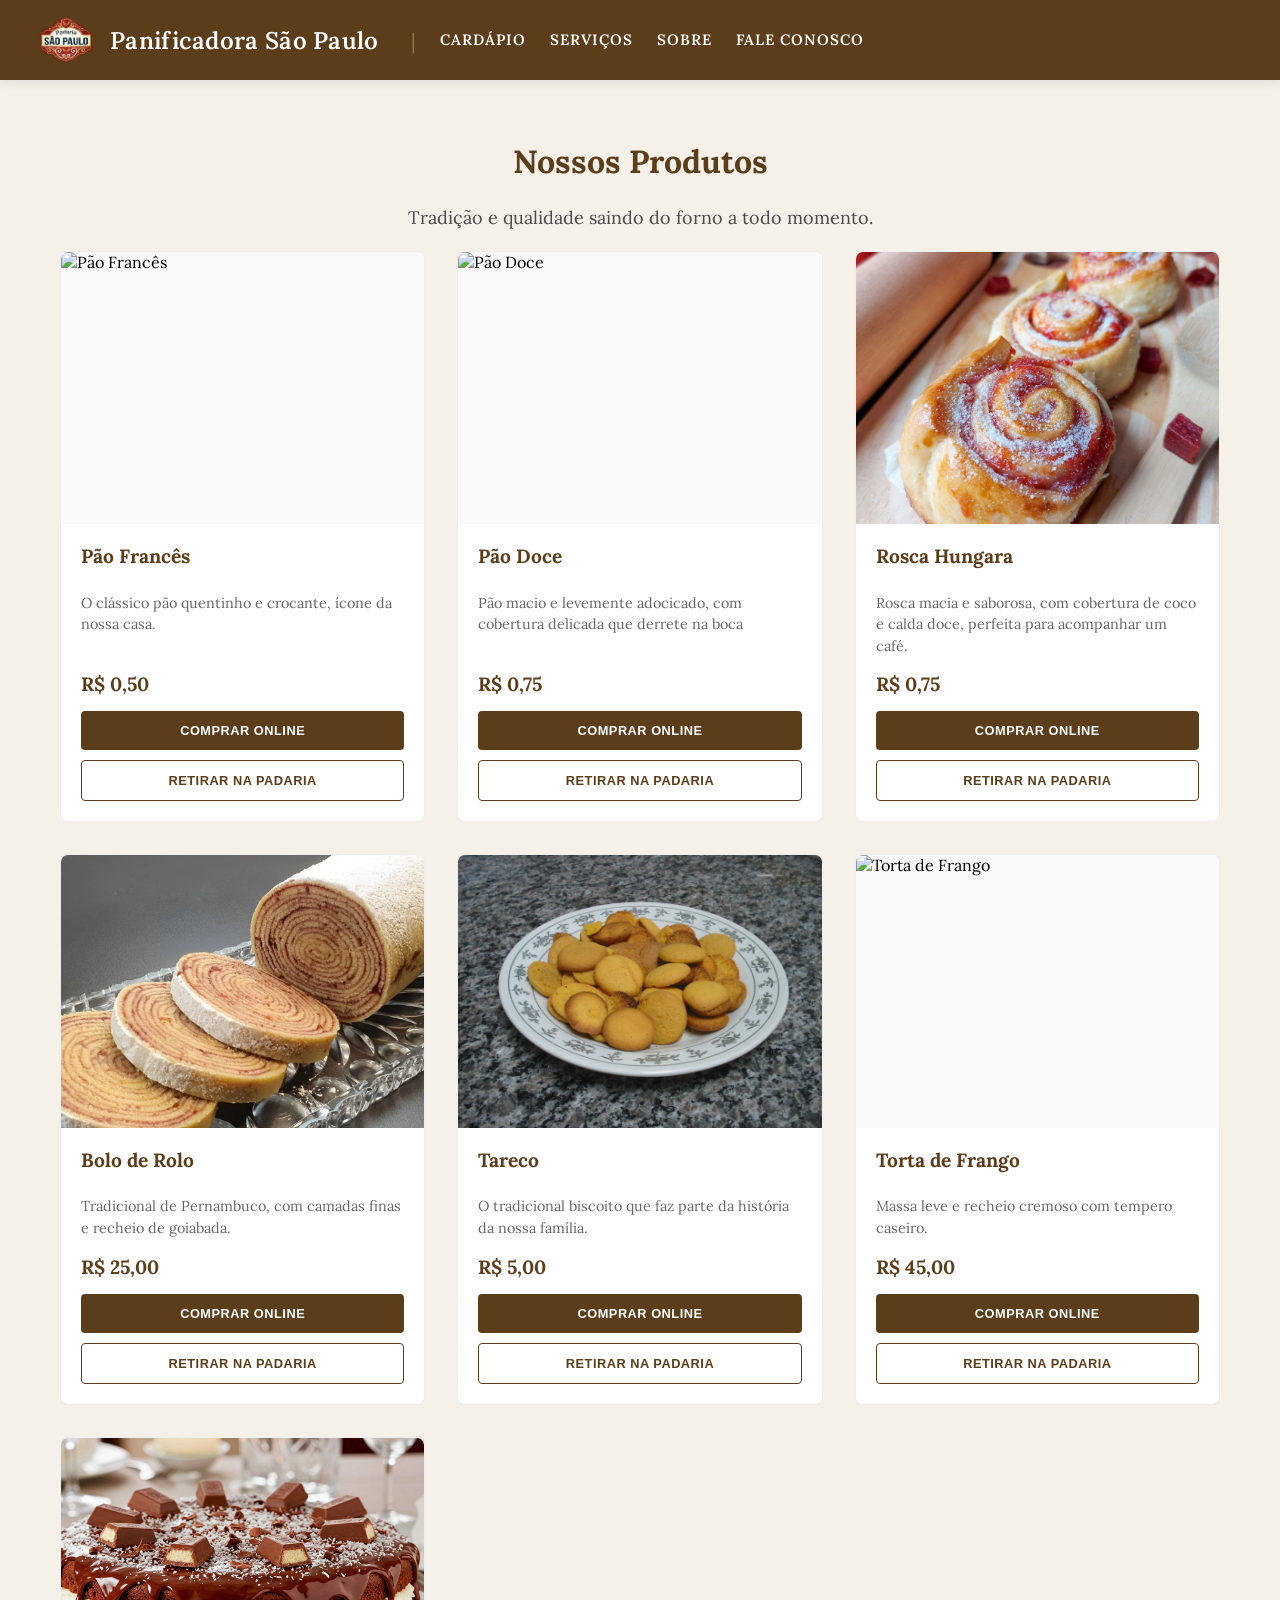
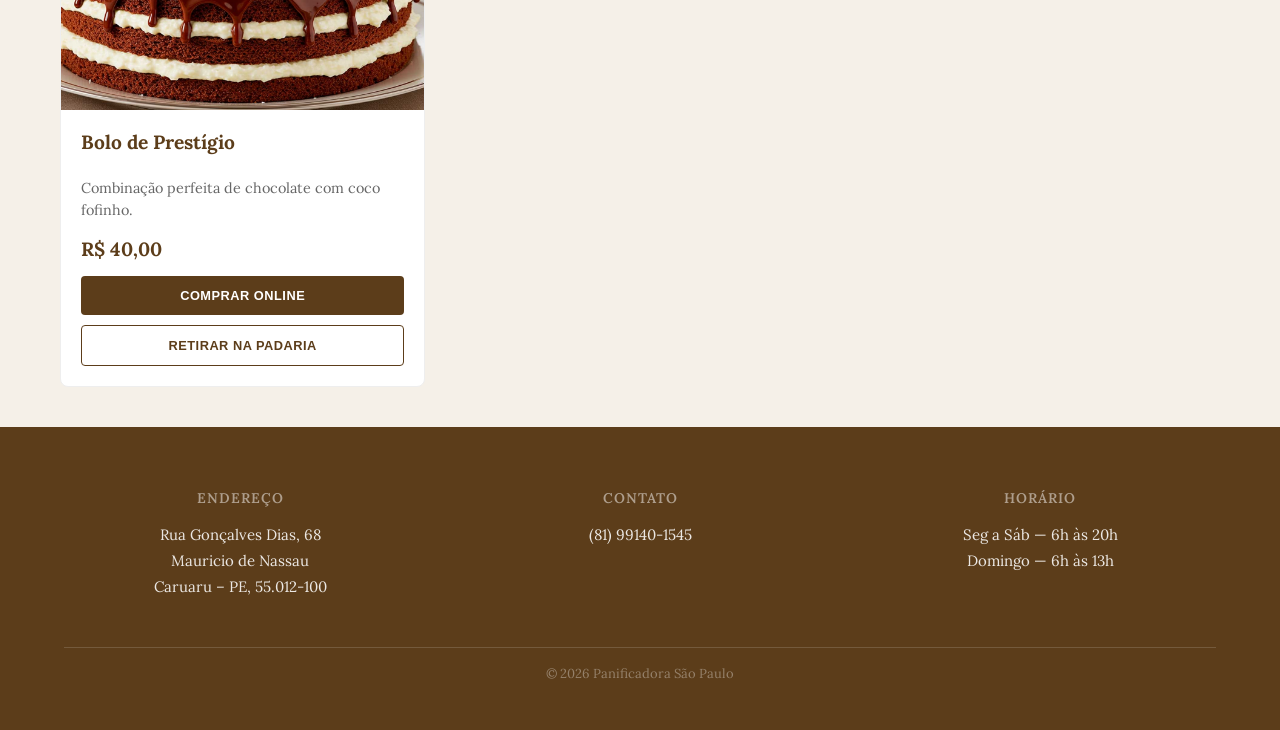
==== commit 575408e1: "refactor: mudança de diretório" ====
--- a/cardapio.html
+++ b/cardapio.html
@@ -4,20 +4,24 @@
     <meta charset="UTF-8" />
     <meta name="viewport" content="width=device-width, initial-scale=1.0" />
     <title>Cardápio — Panificadora São Paulo</title>
-    <link rel="stylesheet" href="style.css" />
+    <link rel="stylesheet" href="../css/style.css" />
     <link
       href="https://fonts.googleapis.com/css2?family=Lora&display=swap"
       rel="stylesheet"
     />
-    <script src="script.js" defer></script>
-    <link rel="icon" href="img/logo-removebg-preview.png" type="imagem/png" />
+    <script src="../js/script.js" defer></script>
+    <link
+      rel="icon"
+      href="../img/logo-removebg-preview.png"
+      type="imagem/png"
+    />
   </head>
   <body>
     <header>
       <div class="header-logo">
         <a href="index.html" class="logo-link">
           <img
-            src="img/logo-removebg-preview.png"
+            src="../img/logo-removebg-preview.png"
             alt="Logotipo Panificadora São Paulo"
           />
           <h1 class="h1_title">Panificadora São Paulo</h1>
@@ -44,7 +48,10 @@
 
       <div class="cardapio-grid">
         <article class="produto-card">
-          <img src="img/paofrances.jpg" alt="Pão Francês" />
+          <img
+            src="https://images.pexels.com/photos/32289403/pexels-photo-32289403.jpeg"
+            alt="Pão Francês"
+          />
           <div class="produto-info">
             <h3>Pão Francês</h3>
             <p>O clássico pão quentinho e crocante, ícone da nossa casa.</p>
@@ -57,7 +64,10 @@
         </article>
 
         <article class="produto-card">
-          <img src="img/pao-doce.jpg" alt="Pão Doce" />
+          <img
+            src="https://plus.unsplash.com/premium_photo-1672639601872-eeceb0c5c522?w=600&auto=format&fit=crop&q=60&ixlib=rb-4.1.0&ixid=M3wxMjA3fDB8MHxzZWFyY2h8MjF8fHAlQzMlQTNvfGVufDB8fDB8fHww"
+            alt="Pão Doce"
+          />
           <div class="produto-info">
             <h3>Pão Doce</h3>
             <p>
@@ -73,7 +83,7 @@
         </article>
 
         <article class="produto-card">
-          <img src="img/rosca-hungara.webp" alt="Rosca Hungara" />
+          <img src="../img/rosca-hungara.webp" alt="Rosca Hungara" />
           <div class="produto-info">
             <h3>Rosca Hungara</h3>
             <p>
@@ -89,7 +99,7 @@
         </article>
 
         <article class="produto-card">
-          <img src="img/bolo-de-rolo-26-04.webp" alt="Bolo de Rolo" />
+          <img src="../img/bolo-de-rolo-26-04.webp" alt="Bolo de Rolo" />
           <div class="produto-info">
             <h3>Bolo de Rolo</h3>
             <p>
@@ -105,7 +115,7 @@
         </article>
 
         <article class="produto-card">
-          <img src="img/Prato-com-tarecos.jpg" alt="Tareco" />
+          <img src="../img/Prato-com-tarecos.jpg" alt="Tareco" />
           <div class="produto-info">
             <h3>Tareco</h3>
             <p>
@@ -120,7 +130,10 @@
         </article>
 
         <article class="produto-card">
-          <img src="img/torta-de-frango-3-1024x494.jpg" alt="Torta de Frango" />
+          <img
+            src="https://images.pexels.com/photos/29535632/pexels-photo-29535632.jpeg"
+            alt="Torta de Frango"
+          />
           <div class="produto-info">
             <h3>Torta de Frango</h3>
             <p>Massa leve e recheio cremoso com tempero caseiro.</p>
@@ -134,7 +147,7 @@
 
         <article class="produto-card">
           <img
-            src="img/como-fazer-bolo-prestigio.webp"
+            src="../img/como-fazer-bolo-prestigio.webp"
             alt="Bolo de Prestígio"
           />
           <div class="produto-info">
--- a/css/style.css
+++ b/css/style.css
@@ -0,0 +1,2190 @@
+body {
+  background-color: #f5f0e8;
+  margin: 0;
+  font-family: "Lora", serif;
+  flex-direction: column;
+  min-height: 100vh;
+  display: flex;
+  padding-top: 80px;
+  overflow-x: hidden;
+  box-sizing: border-box;
+}
+
+*,
+*::before,
+*::after {
+  box-sizing: inherit;
+}
+
+img {
+  max-width: 100%;
+  height: auto;
+}
+
+a {
+  color: #d4a373;
+  text-decoration: none;
+}
+
+.tagline {
+  color: #d4a373;
+  text-transform: uppercase;
+  font-weight: bold;
+  letter-spacing: 2px;
+  font-size: 0.8rem;
+}
+
+.secao-bege {
+  background-color: #f5f0e8;
+  padding: 80px 0;
+}
+
+.beneficios-grid {
+  display: grid;
+  grid-template-columns: repeat(auto-fit, minmax(250px, 1fr));
+  gap: 30px;
+  margin-top: 40px;
+}
+
+.beneficio-card {
+  background: white;
+  padding: 40px;
+  text-align: center;
+  border-radius: 8px;
+  transition: 0.3s;
+}
+
+.beneficio-card:hover {
+  transform: translateY(-10px);
+}
+
+.beneficio-card .icon {
+  font-size: 2.5rem;
+  margin-bottom: 20px;
+}
+
+.depoimentos-grid {
+  display: grid;
+  grid-template-columns: 1fr 1fr;
+  gap: 40px;
+  padding: 40px 0;
+}
+
+.depoimento-item {
+  border-left: 4px solid #d4a373;
+  padding-left: 20px;
+  margin: 0;
+}
+
+.text-center {
+  text-align: center;
+}
+
+.btn-text {
+  color: #5c3d1a;
+  font-weight: bold;
+  text-decoration: underline;
+  margin-top: 20px;
+  display: inline-block;
+}
+
+@media (max-width: 768px) {
+  .secao-split {
+    flex-direction: column;
+    text-align: center;
+  }
+  .depoimentos-grid {
+    grid-template-columns: 1fr;
+  }
+}
+
+.hero-overlay {
+  background: rgba(0, 0, 0, 0.5);
+  width: 100%;
+  height: 100%;
+  display: flex;
+  align-items: center;
+  text-align: center;
+}
+
+.container {
+  max-width: 1140px;
+  margin: 0 auto;
+  padding: 0 20px;
+}
+
+.hero {
+  background-image: url("../img/267490-bread-388647.jpg");
+  background-size: cover;
+  background-position: center;
+  height: 70vh;
+  display: flex;
+  align-items: center;
+  color: white;
+  background-attachment: fixed;
+}
+
+.p2-hero {
+  color: #dbd6d6;
+}
+
+.hero-overlay {
+  background: rgba(0, 0, 0, 0.5);
+  width: 100%;
+  height: 100%;
+  display: flex;
+  align-items: center;
+  text-align: center;
+}
+
+.hero h1 {
+  font-size: 3.5rem;
+  margin-bottom: 10px;
+}
+
+.btn-cta {
+  background: #e8c4a0;
+  color: #5c3d1a;
+  padding: 15px 35px;
+  text-decoration: none;
+  font-weight: bold;
+  border-radius: 5px;
+  display: inline-block;
+  margin-top: 20px;
+  transition: 0.3s;
+  border: 2px solid #e8c4a0;
+}
+
+.btn-cta:hover {
+  transform: scale(1.08);
+  background: #d4a373;
+  border-color: #d4a373;
+  box-shadow: 0 8px 20px rgba(0, 0, 0, 0.15);
+}
+
+.secao-split {
+  display: flex;
+  align-items: center;
+  gap: 60px;
+  padding: 100px 10px;
+}
+
+.split-img,
+.split-text {
+  flex: 1;
+}
+
+.split-img img {
+  width: 100%;
+  border-radius: 24px;
+  box-shadow: 20px 20px 0px #d4a373;
+}
+
+.intro-diferenciais {
+  text-align: center;
+  margin-bottom: 60px;
+}
+
+.intro-diferenciais h2 {
+  font-size: 2.5rem;
+  color: #5c3d1a;
+  margin: 10px 0;
+}
+
+.beneficios-lista-leve {
+  display: flex;
+  flex-direction: column;
+  gap: 80px;
+  margin-top: 60px;
+  padding-bottom: 100px;
+  max-width: 1200px;
+  margin-left: auto;
+  margin-right: auto;
+  padding-left: 20px;
+  padding-right: 20px;
+}
+
+.beneficio-item-horizontal {
+  display: flex;
+  align-items: center;
+  gap: 50px;
+}
+
+.beneficio-item-horizontal.inverso {
+  flex-direction: row-reverse;
+}
+
+.beneficio-img {
+  flex: 1;
+}
+
+.beneficio-img img {
+  width: 100%;
+  height: 350px;
+  object-fit: cover;
+  border-radius: 24px;
+  box-shadow: 20px 20px 0px #d4a373;
+}
+
+.beneficio-info {
+  flex: 1;
+  padding: 20px;
+}
+
+.beneficio-info h3 {
+  font-family: "Lora", serif;
+  font-size: 2rem;
+  color: #5c3d1a;
+  margin-bottom: 20px;
+  position: relative;
+}
+
+.beneficio-info h3::after {
+  content: "";
+  display: block;
+  width: 40px;
+  height: 3px;
+  background: #d4a373;
+  margin-top: 10px;
+}
+
+.beneficio-info p {
+  font-size: 1.1rem;
+  line-height: 1.8;
+  color: #4a4a4a;
+  max-width: 450px;
+}
+
+@media (max-width: 768px) {
+  header {
+    padding: 0.5rem 1rem;
+    height: 72px;
+  }
+
+  header img {
+    width: 56px;
+    height: 42px;
+  }
+
+  .h1_title {
+    font-size: 20px;
+  }
+
+  body {
+    padding-top: 72px;
+  }
+
+  .hero {
+    height: 55vh;
+  }
+
+  .hero h1 {
+    font-size: 2.5rem;
+  }
+
+  .hero-overlay {
+    justify-content: center;
+    text-align: center;
+  }
+
+  .btn-cta {
+    padding: 12px 26px;
+    font-size: 1rem;
+  }
+
+  main {
+    max-width: 100%;
+    padding: 1rem 0.5rem;
+  }
+
+  .secao-split {
+    padding: 60px 15px;
+    gap: 30px;
+  }
+
+  .split-text {
+    text-align: left;
+  }
+
+  .split-img img {
+    border-radius: 20px;
+    box-shadow: 15px 15px 0px #d4a373;
+  }
+
+  .beneficios-lista-leve {
+    gap: 60px;
+    padding-bottom: 80px;
+    padding-left: 15px;
+    padding-right: 15px;
+  }
+
+  .beneficio-item-horizontal,
+  .beneficio-item-horizontal.inverso {
+    gap: 30px;
+    padding: 0 10px;
+  }
+
+  .beneficio-img {
+    margin-left: 0;
+    margin-right: 0;
+  }
+
+  .beneficio-img img {
+    width: 100%;
+    height: 280px;
+    border-radius: 24px;
+    box-shadow: 10px 10px 0px #d4a373;
+  }
+
+  .beneficio-info h3 {
+    font-size: 1.6rem;
+  }
+
+  .beneficio-info p {
+    font-size: 1rem;
+  }
+
+  .intro-diferenciais h2 {
+    font-size: 2rem;
+  }
+
+  .cardapio-grid {
+    grid-template-columns: repeat(2, 1fr);
+    gap: 24px;
+  }
+
+  .depoimentos-grid {
+    grid-template-columns: 1fr;
+  }
+
+  nav {
+    gap: 1rem;
+  }
+
+  nav a {
+    font-size: 14px;
+    padding: 5px 8px;
+  }
+
+  .footer-linha-topo {
+    flex-direction: row;
+    justify-content: space-around;
+  }
+
+  .footer-bloco {
+    text-align: center;
+    flex: 0 1 auto;
+  }
+
+  .contato-wrapper {
+    flex-direction: column;
+    gap: 40px;
+    padding-bottom: 80px;
+  }
+
+  .servicos-grid {
+    gap: 20px;
+  }
+
+  .servico-card {
+    flex: 1 1 250px;
+  }
+}
+
+.marquee-wrapper {
+  width: 100%;
+  overflow: hidden;
+  padding: 40px 0;
+  background-color: #f5f0e8;
+  mask-image: linear-gradient(
+    to right,
+    transparent,
+    black 10%,
+    black 90%,
+    transparent
+  );
+}
+
+.marquee-content {
+  display: flex;
+  width: max-content;
+  gap: 30px;
+  animation: rolar-infinito 20s linear infinite;
+}
+
+.depoimento-card {
+  flex: 0 0 350px;
+  background: white;
+  padding: 30px;
+  border-radius: 12px;
+  box-shadow: 0 4px 15px rgba(0, 0, 0, 0.05);
+  border-left: 5px solid #d4a373;
+}
+
+@keyframes rolar-infinito {
+  0% {
+    transform: translateX(0);
+  }
+  100% {
+    transform: translateX(-50%);
+  }
+}
+
+.img {
+  display: block;
+  margin-left: auto;
+  margin-right: auto;
+}
+
+h1 {
+  text-align: center;
+}
+
+.h2 {
+  background-color: #5c3d1a;
+  color: white;
+  padding: 10px 1rem;
+  font-size: 16px;
+  text-align: center;
+  letter-spacing: 0.5px;
+  margin: 0;
+}
+
+.title {
+  width: 80%;
+  color: white;
+  font-size: 40px;
+}
+
+.footer {
+  background-color: #5c3d1a;
+  color: white;
+  text-align: center;
+  padding: 10px;
+  width: 100%;
+  display: block;
+  justify-content: center;
+  align-items: center;
+  margin-top: auto;
+}
+
+header {
+  background-color: #5c3d1a;
+  padding: 0.5rem 2rem;
+  height: 80px;
+  display: flex;
+  align-items: center;
+  justify-content: flex-start;
+  width: 100%;
+  box-sizing: border-box;
+  gap: 2rem;
+  position: fixed;
+  top: 0;
+  z-index: 1000;
+  box-shadow: 0 2px 10px rgba(0, 0, 0, 0.1);
+}
+
+p {
+  color: #4a4a4a;
+  font-size: 18px;
+  line-height: 1.6;
+}
+
+header img {
+  width: 68px;
+  height: 50px;
+  filter: none;
+  opacity: 1;
+  display: block;
+  margin: 0;
+}
+
+.menu-toggle {
+  display: none;
+}
+
+.header-logo {
+  flex-shrink: 0;
+  display: flex;
+  align-items: center;
+  gap: 15px;
+}
+
+.logo-link {
+  display: flex;
+  align-items: center;
+  gap: 10px;
+  text-decoration: none;
+  transition: opacity 0.2s;
+}
+
+.logo-link:hover {
+  opacity: 0.8;
+}
+
+.h1_title {
+  color: white;
+  font-size: 24px;
+  font-weight: 600;
+  letter-spacing: 0.3px;
+  cursor: pointer;
+  margin: 0;
+  white-space: nowrap;
+}
+
+nav {
+  display: flex;
+  gap: 1.5rem;
+  align-items: center;
+}
+
+nav a {
+  color: white;
+  font-size: 15px;
+  font-weight: 600;
+  text-transform: uppercase;
+  letter-spacing: 1px;
+  border-bottom: none;
+  transition: color 0.3s ease;
+  border-bottom: 2px solid transparent;
+}
+
+nav a:hover {
+  color: #d2b48c;
+  border-bottom: 2px solid #d2b48c;
+}
+
+nav::before {
+  content: "|";
+  color: rgba(255, 255, 255, 0.3);
+  font-size: 20px;
+  font-weight: 300;
+}
+
+iconify-icon {
+  font-size: 40px;
+}
+
+.footer {
+  background-color: #5c3d1a;
+  color: white;
+  padding: 2rem 2.5rem 1.2rem;
+  width: 100%;
+  box-sizing: border-box;
+}
+
+.footer-linha-topo {
+  display: flex;
+  flex-wrap: wrap;
+  gap: 2rem;
+  padding-bottom: 1.5rem;
+  border-bottom: 1px solid rgba(255, 255, 255, 0.15);
+  margin-bottom: 1rem;
+}
+
+.footer-bloco {
+  flex: 1 1 180px;
+}
+
+.footer-bloco h3 {
+  font-size: 13px;
+  font-weight: 600;
+  letter-spacing: 1px;
+  text-transform: uppercase;
+  color: rgba(255, 255, 255, 0.5);
+  margin-bottom: 0.6rem;
+}
+
+.footer-bloco p {
+  font-size: 14px;
+  line-height: 1.75;
+  color: rgba(255, 255, 255, 0.88);
+}
+
+.footer-copy {
+  font-size: 12px;
+  color: rgba(255, 255, 255, 0.35);
+  text-align: center;
+}
+
+@media (min-width: 1200px) {
+  .footer {
+    padding: 3rem 4rem 2rem;
+  }
+
+  .footer-linha-topo {
+    gap: 3rem;
+    padding-bottom: 2rem;
+  }
+
+  .footer-bloco {
+    flex: 1 1 200px;
+  }
+
+  .footer-bloco h3 {
+    font-size: 14px;
+  }
+
+  .footer-bloco p {
+    font-size: 15px;
+  }
+
+  .footer-copy {
+    font-size: 13px;
+  }
+}
+
+@media (min-width: 1600px) {
+  .footer {
+    padding: 3.5rem 5rem 2.5rem;
+  }
+
+  .footer-linha-topo {
+    gap: 4rem;
+  }
+
+  .footer-bloco h3 {
+    font-size: 15px;
+  }
+
+  .footer-bloco p {
+    font-size: 16px;
+  }
+}
+
+.cardapio-container {
+  max-width: 1200px;
+  margin: 0 auto;
+  padding: 40px 20px;
+}
+
+.cardapio-grid {
+  display: grid;
+  grid-template-columns: repeat(auto-fill, minmax(280px, 1fr));
+  gap: 32px;
+}
+
+.cardapio-h1 {
+  color: #5c3d1a;
+}
+
+.produto-card {
+  background: #ffffff;
+  border-radius: 8px;
+  overflow: hidden;
+  border: 1px solid #eee;
+  transition: all 0.3s cubic-bezier(0.25, 0.8, 0.25, 1);
+  display: flex;
+  flex-direction: column;
+}
+
+.produto-card:hover {
+  transform: translateY(-5px);
+  box-shadow: 0 10px 20px rgba(0, 0, 0, 0.08);
+}
+
+.produto-card img {
+  width: 100%;
+  aspect-ratio: 4 / 3;
+  object-fit: cover;
+  display: block;
+  background-color: #f9f9f9;
+}
+
+.produto-info {
+  padding: 20px;
+  display: flex;
+  flex-direction: column;
+  flex-grow: 1;
+}
+
+.produto-info h3 {
+  font-family: "Lora", serif;
+  color: #5c3d1a;
+  margin: 0 0 10px 0;
+  font-size: 1.2rem;
+}
+
+.produto-info p {
+  font-size: 0.9rem;
+  color: #666;
+  line-height: 1.5;
+  margin-bottom: 15px;
+  flex-grow: 1;
+}
+
+.produto-preco {
+  font-size: 1.2rem;
+  font-weight: 700;
+  color: #5c3d1a;
+  margin-bottom: 15px;
+}
+
+.botoes-grupo {
+  display: flex;
+  flex-direction: column;
+  gap: 10px;
+}
+
+.btn-comprar,
+.btn-retirar {
+  width: 100%;
+  padding: 12px;
+  border-radius: 4px;
+  font-weight: 600;
+  font-size: 0.8rem;
+  text-transform: uppercase;
+  letter-spacing: 0.5px;
+  cursor: pointer;
+  transition: 0.2s;
+}
+
+.btn-comprar {
+  background-color: #5c3d1a;
+  color: white;
+  border: none;
+}
+
+.btn-comprar:hover {
+  background-color: #d4a373;
+}
+
+.btn-retirar {
+  background-color: transparent;
+  color: #5c3d1a;
+  border: 1px solid #5c3d1a;
+}
+
+.btn-retirar:hover {
+  background-color: rgba(92, 61, 26, 0.05);
+}
+
+.sobre-hero {
+  background-color: #5c3d1a;
+  padding: 100px 60px;
+  text-align: center;
+  color: white;
+}
+
+.secao-historia {
+  display: flex;
+  align-items: center;
+  gap: 80px;
+  padding: 100px 20px;
+}
+
+.secao-historia.inverso {
+  flex-direction: row-reverse;
+}
+
+.historia-texto {
+  flex: 1.2;
+}
+
+.historia-texto h2 {
+  font-family: "Lora", serif;
+  font-size: 2.5rem;
+  color: #5c3d1a;
+  margin-bottom: 20px;
+}
+
+.historia-img {
+  flex: 1;
+}
+
+.historia-img img {
+  width: 100%;
+  height: 450px;
+  object-fit: cover;
+  border-radius: 2px;
+  filter: grayscale(30%) sepia(20%);
+}
+
+.destaque-cultural {
+  background-color: #f5f0e8;
+  padding: 80px 0;
+  border-top: 1px solid #e0d8cc;
+  border-bottom: 1px solid #e0d8cc;
+}
+
+.cultural-wrapper {
+  max-width: 800px;
+  margin: 0 auto;
+  text-align: center;
+}
+
+.cultural-badge {
+  font-size: 3rem;
+  color: #d4a373;
+  margin-bottom: 20px;
+}
+
+.cultural-content h3 {
+  font-style: italic;
+  font-size: 1.8rem;
+  color: #5c3d1a;
+  margin-bottom: 20px;
+}
+
+.autor-musica {
+  display: block;
+  margin-top: 20px;
+  font-size: 0.8rem;
+  text-transform: uppercase;
+  letter-spacing: 2px;
+  color: #d4a373;
+}
+
+.servicos-hero {
+  background-color: #f5f0e8;
+  padding: 80px 0;
+  text-align: center;
+  margin-bottom: 50px;
+}
+
+.servicos-hero h1 {
+  font-family: "Lora", serif;
+  color: #5c3d1a;
+  font-size: 3rem;
+  margin-bottom: 10px;
+}
+
+.servicos-grid {
+  display: flex;
+  flex-wrap: wrap;
+  gap: 30px;
+  padding-bottom: 80px;
+}
+
+.servico-card {
+  flex: 1 1 300px;
+  background: white;
+  border: 1px solid #e0d8cc;
+  padding: 40px;
+  border-radius: 4px;
+  display: flex;
+  flex-direction: column;
+  transition: all 0.3s ease;
+}
+
+.servico-card:hover {
+  border-color: #d4a373;
+  transform: translateY(-5px);
+  box-shadow: 0 10px 25px rgba(92, 61, 26, 0.05);
+}
+
+.servico-icon {
+  font-size: 3rem;
+  color: #d4a373;
+  margin-bottom: 25px;
+}
+
+.servico-info h3 {
+  color: #5c3d1a;
+  font-size: 1.5rem;
+  margin-bottom: 15px;
+}
+
+.servico-info p {
+  font-size: 1rem;
+  color: #666;
+  margin-bottom: 20px;
+  line-height: 1.6;
+}
+
+.servico-lista {
+  list-style: none;
+  padding: 0;
+  margin-bottom: 30px;
+}
+
+.servico-lista li {
+  font-size: 0.9rem;
+  color: #5c3d1a;
+  margin-bottom: 8px;
+  display: flex;
+  align-items: center;
+  gap: 10px;
+}
+
+.servico-lista li::before {
+  content: "✓";
+  color: #d4a373;
+  font-weight: bold;
+}
+
+.btn-servico {
+  margin-top: auto;
+  padding: 12px 20px;
+  text-align: center;
+  text-transform: uppercase;
+  font-weight: bold;
+  font-size: 0.8rem;
+  letter-spacing: 1px;
+  border-radius: 4px;
+  transition: 0.3s;
+  background-color: #5c3d1a;
+  color: white;
+}
+
+.btn-servico.secondary {
+  background-color: transparent;
+  border: 1px solid #5c3d1a;
+  color: #5c3d1a;
+}
+
+.btn-servico:hover {
+  background-color: #d4a373;
+  color: #5c3d1a;
+  border-color: #d4a373;
+}
+
+@media (max-width: 480px) {
+  header {
+    padding: 0.4rem 0.8rem;
+    height: 64px;
+    gap: 0.6rem;
+  }
+
+  header img {
+    width: 48px;
+    height: 36px;
+  }
+
+  .h1_title {
+    font-size: 16px;
+    white-space: nowrap;
+    overflow: hidden;
+    text-overflow: ellipsis;
+    max-width: 150px;
+  }
+
+  body {
+    padding-top: 64px;
+  }
+
+  nav {
+    gap: 0.4rem;
+    flex-wrap: wrap;
+    align-items: center;
+  }
+
+  nav a {
+    font-size: 12px;
+    padding: 4px 6px;
+  }
+
+  .menu-toggle {
+    display: inline-flex;
+    flex-direction: column;
+    justify-content: space-between;
+    width: 28px;
+    height: 20px;
+    background: transparent;
+    border: none;
+    cursor: pointer;
+    padding: 0;
+    margin-left: auto;
+  }
+
+  .menu-toggle .bar {
+    display: block;
+    height: 2.5px;
+    width: 100%;
+    background: white;
+    border-radius: 2px;
+    transition: 0.3s;
+  }
+
+  .menu-toggle[aria-expanded="true"] .bar:nth-child(1) {
+    transform: rotate(45deg) translate(10px, 10px);
+  }
+
+  .menu-toggle[aria-expanded="true"] .bar:nth-child(2) {
+    opacity: 0;
+  }
+
+  .menu-toggle[aria-expanded="true"] .bar:nth-child(3) {
+    transform: rotate(-45deg) translate(7px, -7px);
+  }
+
+  .main-nav {
+    display: none;
+    position: absolute;
+    top: 72px;
+    left: 0;
+    right: 0;
+    background: #5c3d1a;
+    flex-direction: column;
+    gap: 0;
+    padding: 0;
+    border-top: 1px solid rgba(255, 255, 255, 0.1);
+    z-index: 1100;
+    box-shadow: 0 4px 8px rgba(0, 0, 0, 0.15);
+  }
+
+  .main-nav.open {
+    display: flex;
+  }
+
+  .main-nav a {
+    display: block;
+    color: white;
+    padding: 14px 16px;
+    border-bottom: 1px solid rgba(255, 255, 255, 0.08);
+    font-size: 13px;
+    text-transform: uppercase;
+    letter-spacing: 0.5px;
+    transition: background 0.2s;
+  }
+
+  .main-nav a:last-child {
+    border-bottom: none;
+  }
+
+  .main-nav a:hover {
+    background: rgba(255, 255, 255, 0.1);
+    color: #d4a373;
+    border-bottom-color: rgba(255, 255, 255, 0.08);
+  }
+
+  nav::before {
+    display: none;
+  }
+
+  .hero {
+    height: 45vh;
+    background-attachment: scroll;
+    background-size: cover;
+    background-position: center;
+    min-height: 320px;
+  }
+
+  .hero-overlay {
+    justify-content: center;
+    align-items: center;
+    text-align: center;
+    padding: 20px 12px;
+    display: flex;
+    flex-direction: column;
+  }
+
+  .hero-overlay .container {
+    width: 100%;
+    display: flex;
+    flex-direction: column;
+    align-items: center;
+    justify-content: center;
+    max-width: 100%;
+    padding: 0;
+  }
+
+  .hero h1 {
+    font-size: 1.6rem;
+    margin-bottom: 8px;
+    line-height: 1.2;
+  }
+
+  .p2-hero {
+    font-size: 0.9rem;
+    margin: 8px 0;
+  }
+
+  .btn-cta {
+    padding: 10px 18px;
+    font-size: 0.9rem;
+    margin-top: 12px;
+  }
+
+  main {
+    max-width: 100%;
+    padding: 1rem 0.8rem;
+  }
+
+  .secao-split {
+    flex-direction: column;
+    padding: 30px 8px;
+    gap: 20px;
+    text-align: center;
+  }
+
+  .split-img img {
+    border-radius: 12px;
+    box-shadow: 8px 8px 0px #d4a373;
+  }
+
+  .split-text {
+    text-align: center;
+  }
+
+  .secao-bege {
+    padding: 60px 0;
+  }
+
+  .intro-diferenciais {
+    margin-bottom: 40px;
+  }
+
+  .intro-diferenciais h2 {
+    font-size: 1.4rem;
+    margin: 8px 0;
+  }
+
+  .intro-diferenciais p {
+    font-size: 0.95rem;
+  }
+
+  .beneficios-lista-leve {
+    gap: 50px;
+    margin-top: 30px;
+    padding-bottom: 60px;
+    padding-left: 0;
+    padding-right: 0;
+  }
+
+  .beneficio-item-horizontal,
+  .beneficio-item-horizontal.inverso {
+    flex-direction: column;
+    gap: 20px;
+    text-align: center;
+    padding: 0 12px;
+  }
+
+  .beneficio-img {
+    width: 100%;
+    margin-left: 0;
+    margin-right: 0;
+  }
+
+  .beneficio-img img {
+    width: 100%;
+    height: 200px;
+    border-radius: 24px;
+    box-shadow: 10px 10px 0px #d4a373;
+  }
+
+  .beneficio-info {
+    padding: 0;
+    text-align: center;
+  }
+
+  .beneficio-info h3 {
+    font-size: 1.3rem;
+    margin-bottom: 12px;
+  }
+
+  .beneficio-info h3::after {
+    margin: 8px auto;
+    width: 30px;
+  }
+
+  .beneficio-info p {
+    font-size: 0.95rem;
+    line-height: 1.6;
+    max-width: 100%;
+  }
+
+  .tagline {
+    font-size: 0.7rem;
+  }
+
+  .depoimento-card {
+    flex: 0 0 280px;
+    padding: 16px;
+    margin: 0 8px;
+  }
+
+  .marquee-content {
+    gap: 15px;
+    animation-duration: 35s;
+  }
+
+  .footer {
+    padding: 1.2rem 0.8rem 0.6rem;
+  }
+
+  .footer-linha-topo {
+    flex-direction: column;
+    align-items: center;
+    gap: 0.6rem;
+    padding-bottom: 0.6rem;
+    margin-bottom: 0.6rem;
+  }
+
+  .footer-bloco {
+    width: 100%;
+    text-align: center;
+    max-width: 280px;
+    flex: 0 0 auto;
+    margin: 0 auto;
+  }
+
+  .footer-bloco h3 {
+    font-size: 11px;
+    margin: 0 0 0.2rem;
+  }
+
+  .footer-bloco p {
+    font-size: 12px;
+    line-height: 1.6;
+    margin: 0;
+  }
+
+  .footer-copy {
+    font-size: 11px;
+    margin-top: 0.35rem;
+  }
+
+  .cardapio-grid {
+    grid-template-columns: 1fr;
+    gap: 16px;
+  }
+
+  .produto-card {
+    border-radius: 6px;
+  }
+
+  .produto-card img {
+    height: 160px;
+  }
+
+  .produto-info {
+    padding: 16px;
+  }
+
+  .produto-info h3 {
+    font-size: 1.1rem;
+  }
+
+  .produto-info p {
+    font-size: 0.85rem;
+  }
+
+  .produto-preco {
+    font-size: 1rem;
+  }
+
+  .btn-comprar,
+  .btn-retirar {
+    padding: 10px;
+    font-size: 0.75rem;
+  }
+
+  .menu-toggle {
+    display: inline-flex;
+    flex-direction: column;
+    justify-content: space-between;
+    width: 28px;
+    height: 20px;
+    background: transparent;
+    border: none;
+    cursor: pointer;
+    padding: 0;
+    margin-left: auto;
+  }
+
+  .menu-toggle .bar {
+    display: block;
+    height: 2.5px;
+    width: 100%;
+    background: white;
+    border-radius: 2px;
+    transition: 0.3s;
+  }
+
+  .menu-toggle[aria-expanded="true"] .bar:nth-child(1) {
+    transform: rotate(45deg) translate(10px, 10px);
+  }
+
+  .menu-toggle[aria-expanded="true"] .bar:nth-child(2) {
+    opacity: 0;
+  }
+
+  .menu-toggle[aria-expanded="true"] .bar:nth-child(3) {
+    transform: rotate(-45deg) translate(7px, -7px);
+  }
+
+  .main-nav {
+    display: none;
+    position: absolute;
+    top: 64px;
+    left: 0;
+    right: 0;
+    background: #5c3d1a;
+    flex-direction: column;
+    gap: 0;
+    padding: 0;
+    border-top: 1px solid rgba(255, 255, 255, 0.1);
+    z-index: 1100;
+    box-shadow: 0 4px 8px rgba(0, 0, 0, 0.15);
+  }
+
+  .main-nav.open {
+    display: flex;
+  }
+
+  .main-nav a {
+    display: block;
+    color: white;
+    padding: 14px 16px;
+    border-bottom: 1px solid rgba(255, 255, 255, 0.08);
+    font-size: 13px;
+    text-transform: uppercase;
+    letter-spacing: 0.5px;
+    transition: background 0.2s;
+  }
+
+  .main-nav a:last-child {
+    border-bottom: none;
+  }
+
+  .main-nav a:hover {
+    background: rgba(255, 255, 255, 0.1);
+    color: #d4a373;
+  }
+
+  .contato-wrapper {
+    flex-direction: column;
+    gap: 30px;
+    margin-top: 30px;
+    padding-bottom: 60px;
+  }
+
+  .contato-form {
+    gap: 18px;
+  }
+
+  .form-group {
+    gap: 6px;
+  }
+
+  .form-group input,
+  .form-group select,
+  .form-group textarea {
+    padding: 12px;
+    font-size: 16px;
+  }
+
+  .form-group label {
+    font-size: 0.85rem;
+  }
+
+  .btn-enviar {
+    padding: 14px;
+    font-size: 0.85rem;
+  }
+
+  .info-item {
+    padding: 0;
+  }
+
+  .info-item h4 {
+    font-size: 1rem;
+  }
+
+  .info-item p {
+    font-size: 0.9rem;
+  }
+
+  .sobre-hero {
+    padding: 60px 20px;
+    text-align: center;
+  }
+
+  .secao-historia {
+    flex-direction: column;
+    padding: 40px 12px;
+    gap: 24px;
+  }
+
+  .secao-historia.inverso {
+    flex-direction: column;
+  }
+
+  .historia-texto h2 {
+    font-size: 1.4rem;
+  }
+
+  .historia-img img {
+    height: 280px;
+  }
+
+  .cultural-wrapper {
+    max-width: 100%;
+    padding: 0 12px;
+  }
+
+  .cultural-badge {
+    font-size: 2.5rem;
+  }
+
+  .cultural-content h3 {
+    font-size: 1.3rem;
+  }
+
+  .servicos-hero {
+    padding: 60px 20px;
+  }
+
+  .servicos-hero h1 {
+    font-size: 1.8rem;
+  }
+
+  .servicos-grid {
+    flex-direction: column;
+    gap: 16px;
+  }
+
+  .servico-card {
+    flex: 1 1 100%;
+    padding: 24px;
+    text-align: center;
+  }
+
+  .servico-icon {
+    font-size: 2.5rem;
+  }
+
+  .servico-info h3 {
+    font-size: 1.2rem;
+  }
+
+  .servico-info p {
+    font-size: 0.9rem;
+  }
+
+  .servico-lista li {
+    font-size: 0.85rem;
+  }
+
+  .btn-servico {
+    padding: 10px 16px;
+    font-size: 0.75rem;
+  }
+
+  .cardapio-h1 {
+    font-size: 1.8rem;
+  }
+
+  .cardapio-container {
+    padding: 20px 12px;
+  }
+}
+
+.contato-wrapper {
+  display: flex;
+  gap: 80px;
+  margin-top: 50px;
+  padding-bottom: 100px;
+}
+
+.contato-form {
+  flex: 2;
+  display: flex;
+  flex-direction: column;
+  gap: 25px;
+}
+
+.contato-info-lateral {
+  flex: 1;
+  display: flex;
+  flex-direction: column;
+  gap: 40px;
+}
+
+.form-group {
+  display: flex;
+  flex-direction: column;
+  gap: 8px;
+}
+
+.form-group label {
+  font-weight: 600;
+  color: #5c3d1a;
+  font-size: 0.9rem;
+  text-transform: uppercase;
+  letter-spacing: 0.5px;
+}
+
+.form-group input,
+.form-group select,
+.form-group textarea {
+  padding: 15px;
+  border: 1px solid #e0d8cc;
+  border-radius: 4px;
+  font-family: inherit;
+  font-size: 1rem;
+  transition: border-color 0.3s;
+}
+
+.form-group input:focus,
+.form-group select:focus,
+.form-group textarea:focus {
+  outline: none;
+  border-color: #d4a373;
+}
+
+.btn-enviar {
+  background-color: #5c3d1a;
+  color: white;
+  padding: 18px;
+  border: none;
+  border-radius: 4px;
+  font-weight: bold;
+  text-transform: uppercase;
+  letter-spacing: 1px;
+  cursor: pointer;
+  transition: 0.3s;
+}
+
+.btn-enviar:hover {
+  background-color: #d4a373;
+  color: #5c3d1a;
+}
+
+.btn-enviar.is-loading,
+.btn-enviar:disabled {
+  opacity: 0.7;
+  cursor: not-allowed;
+}
+
+.hidden-botcheck {
+  display: none;
+}
+
+.contato-feedback {
+  margin: 12px 0 0;
+  font-size: 0.9rem;
+  color: #5c3d1a;
+  min-height: 1.3em;
+}
+
+.contato-feedback.success {
+  color: #2e7d32;
+}
+
+.contato-feedback.error {
+  color: #b23b3b;
+}
+
+.contato-config-hint {
+  margin: 6px 0 0;
+  font-size: 0.8rem;
+  color: #7a6f62;
+}
+
+.contato-config-hint code {
+  background: rgba(92, 61, 26, 0.08);
+  color: #5c3d1a;
+  padding: 1px 6px;
+  border-radius: 4px;
+}
+
+.mensagem-enviada-wrapper {
+  display: flex;
+  align-items: center;
+  justify-content: center;
+  flex: 1;
+}
+
+.mensagem-enviada-card {
+  background: #ffffff;
+  border-radius: 12px;
+  box-shadow: 0 10px 30px rgba(0, 0, 0, 0.08);
+  text-align: center;
+  padding: 48px 28px;
+  max-width: 560px;
+  margin: 0 auto;
+}
+
+.mensagem-enviada-check {
+  width: 72px;
+  height: 72px;
+  margin: 0 auto 14px;
+  border-radius: 50%;
+  background: #5c3d1a;
+  color: #fff;
+  display: flex;
+  align-items: center;
+  justify-content: center;
+  font-size: 2.2rem;
+  font-weight: 700;
+}
+
+.mensagem-enviada-card h1 {
+  color: #5c3d1a;
+  margin: 0 0 8px;
+  font-size: clamp(1.6rem, 4vw, 2.2rem);
+}
+
+.mensagem-enviada-card p {
+  margin: 0 0 24px;
+  color: #4a4a4a;
+  font-size: 1rem;
+}
+
+.mensagem-enviada-card .btn-voltar {
+  min-width: 180px;
+}
+
+.info-item h4 {
+  color: #5c3d1a;
+  margin-bottom: 10px;
+  font-family: "Lora", serif;
+}
+
+.faleconosco-hero-h1 {
+  color: #5c3d1a;
+}
+
+.info-item p {
+  font-size: 0.95rem;
+  color: #666;
+}
+
+.link-zap {
+  color: #d4a373;
+  font-weight: bold;
+  text-decoration: underline;
+}
+
+@media (max-width: 768px) {
+  .contato-wrapper {
+    flex-direction: column;
+    gap: 50px;
+  }
+}
+
+.p-faleconosco {
+  text-align: center;
+}
+
+.compra-hero {
+  background-color: #5c3d1a;
+  padding: 80px 60px;
+  text-align: center;
+  color: white;
+}
+
+.compra-hero h1 {
+  font-family: "Lora", serif;
+  font-size: 3rem;
+  margin-bottom: 10px;
+}
+
+.compra-hero p {
+  font-size: 1.1rem;
+  color: rgba(255, 255, 255, 0.9);
+}
+
+.compra-container {
+  max-width: 100%;
+}
+
+.section-padding {
+  padding: 60px 20px;
+}
+
+.compra-wrapper {
+  display: grid;
+  grid-template-columns: 2fr 1fr;
+  gap: 40px;
+}
+
+.carrinho-lista {
+  background: white;
+  padding: 40px;
+  border-radius: 8px;
+  box-shadow: 0 2px 10px rgba(0, 0, 0, 0.05);
+}
+
+.carrinho-lista h2 {
+  color: #5c3d1a;
+  font-size: 1.8rem;
+  margin-bottom: 30px;
+  border-bottom: 2px solid #d4a373;
+  padding-bottom: 15px;
+}
+
+.carrinho-vazio {
+  text-align: center;
+  padding: 60px 20px;
+  color: #999;
+}
+
+.carrinho-vazio p {
+  font-size: 1.1rem;
+  margin-bottom: 20px;
+}
+
+.tabela-carrinho {
+  width: 100%;
+  border-collapse: collapse;
+  margin-top: 20px;
+}
+
+.tabela-carrinho thead {
+  background-color: #f5f0e8;
+  border-bottom: 2px solid #d4a373;
+}
+
+.tabela-carrinho th {
+  padding: 12px;
+  text-align: left;
+  font-weight: 600;
+  color: #5c3d1a;
+  font-size: 0.9rem;
+  text-transform: uppercase;
+  letter-spacing: 0.5px;
+}
+
+.tabela-carrinho td {
+  padding: 16px 12px;
+  border-bottom: 1px solid #e0d8cc;
+  color: #4a4a4a;
+}
+
+.tabela-carrinho tr:hover {
+  background-color: #fafafa;
+}
+
+.preco-item {
+  font-weight: 600;
+  color: #5c3d1a;
+}
+
+.quantidade-input {
+  width: 60px;
+  padding: 6px;
+  border: 1px solid #d4a373;
+  border-radius: 4px;
+  text-align: center;
+  font-size: 1rem;
+}
+
+.btn-remover {
+  background: transparent;
+  color: #d4a373;
+  border: none;
+  cursor: pointer;
+  font-weight: bold;
+  padding: 4px 8px;
+  border-radius: 4px;
+  transition: 0.2s;
+}
+
+.btn-remover:hover {
+  background: #ffe0d0;
+  color: #c77a3c;
+}
+
+.resumo-compra {
+  display: flex;
+  flex-direction: column;
+}
+
+.resumo-card {
+  background: white;
+  padding: 30px;
+  border-radius: 8px;
+  box-shadow: 0 2px 10px rgba(0, 0, 0, 0.05);
+  position: sticky;
+  top: 100px;
+}
+
+.resumo-card h3 {
+  color: #5c3d1a;
+  font-size: 1.4rem;
+  margin-bottom: 20px;
+  border-bottom: 2px solid #d4a373;
+  padding-bottom: 10px;
+}
+
+.resumo-item {
+  display: flex;
+  justify-content: space-between;
+  align-items: center;
+  padding: 10px 0;
+  border-bottom: 1px solid #e0d8cc;
+  font-size: 0.95rem;
+  color: #4a4a4a;
+}
+
+.resumo-total {
+  display: flex;
+  justify-content: space-between;
+  align-items: center;
+  padding: 15px 0;
+  font-size: 1.3rem;
+  font-weight: bold;
+  color: #5c3d1a;
+  border-top: 2px solid #d4a373;
+  margin-top: 10px;
+}
+
+.opcoes-entrega {
+  margin: 20px 0;
+  padding: 15px;
+  background-color: #f5f0e8;
+  border-radius: 6px;
+}
+
+.opcoes-entrega label {
+  display: flex;
+  align-items: center;
+  margin-bottom: 10px;
+  cursor: pointer;
+  font-size: 0.95rem;
+  color: #4a4a4a;
+}
+
+.opcoes-entrega label:last-child {
+  margin-bottom: 0;
+}
+
+.opcoes-entrega input[type="radio"] {
+  margin-right: 10px;
+  cursor: pointer;
+}
+
+.btn-finalizar {
+  width: 100%;
+  padding: 14px;
+  background-color: #5c3d1a;
+  color: white;
+  border: none;
+  border-radius: 4px;
+  font-weight: bold;
+  font-size: 1rem;
+  text-transform: uppercase;
+  letter-spacing: 0.5px;
+  cursor: pointer;
+  margin-top: 20px;
+  transition: 0.3s;
+}
+
+.btn-finalizar:hover {
+  background-color: #d4a373;
+  color: #5c3d1a;
+}
+
+.btn-continuar {
+  display: block;
+  width: 100%;
+  padding: 12px;
+  text-align: center;
+  background-color: transparent;
+  color: #5c3d1a;
+  border: 1px solid #d4a373;
+  border-radius: 4px;
+  font-weight: bold;
+  font-size: 0.9rem;
+  text-transform: uppercase;
+  letter-spacing: 0.5px;
+  text-decoration: none;
+  margin-top: 10px;
+  transition: 0.3s;
+  cursor: pointer;
+}
+
+.btn-continuar:hover {
+  background-color: #f5f0e8;
+  border-color: #5c3d1a;
+  color: #5c3d1a;
+}
+
+.btn-voltar {
+  display: inline-block;
+  padding: 10px 20px;
+  background-color: #5c3d1a;
+  color: white;
+  border-radius: 4px;
+  text-decoration: none;
+  font-weight: bold;
+  transition: 0.3s;
+}
+
+.btn-voltar:hover {
+  background-color: #d4a373;
+  color: #5c3d1a;
+}
+
+.form-checkout {
+  background: white;
+  padding: 40px;
+  border-radius: 8px;
+  box-shadow: 0 2px 10px rgba(0, 0, 0, 0.05);
+  margin-top: 40px;
+}
+
+.form-checkout h2 {
+  color: #5c3d1a;
+  font-size: 1.6rem;
+  margin-bottom: 30px;
+}
+
+.form-row {
+  display: grid;
+  grid-template-columns: 1fr 1fr;
+  gap: 20px;
+  margin-bottom: 20px;
+}
+
+.form-group {
+  display: flex;
+  flex-direction: column;
+  gap: 8px;
+}
+
+.form-checkout label {
+  font-weight: 600;
+  color: #5c3d1a;
+  font-size: 0.9rem;
+  text-transform: uppercase;
+  letter-spacing: 0.5px;
+}
+
+.form-checkout input,
+.form-checkout textarea {
+  padding: 12px;
+  border: 1px solid #d4a373;
+  border-radius: 4px;
+  font-family: inherit;
+  font-size: 1rem;
+  color: #4a4a4a;
+  transition: border-color 0.3s;
+}
+
+.form-checkout input:focus,
+.form-checkout textarea:focus {
+  outline: none;
+  border-color: #5c3d1a;
+  box-shadow: 0 0 0 3px rgba(212, 163, 115, 0.1);
+}
+
+.form-actions {
+  display: flex;
+  gap: 15px;
+  margin-top: 30px;
+}
+
+.btn-confirmar {
+  flex: 1;
+  padding: 14px;
+  background-color: #5c3d1a;
+  color: white;
+  border: none;
+  border-radius: 4px;
+  font-weight: bold;
+  font-size: 1rem;
+  text-transform: uppercase;
+  letter-spacing: 0.5px;
+  cursor: pointer;
+  transition: 0.3s;
+}
+
+.btn-confirmar:hover {
+  background-color: #d4a373;
+  color: #5c3d1a;
+}
+
+.btn-voltar-carrinho {
+  flex: 1;
+  padding: 14px;
+  background-color: transparent;
+  color: #5c3d1a;
+  border: 1px solid #d4a373;
+  border-radius: 4px;
+  font-weight: bold;
+  font-size: 1rem;
+  text-transform: uppercase;
+  letter-spacing: 0.5px;
+  cursor: pointer;
+  transition: 0.3s;
+}
+
+.btn-voltar-carrinho:hover {
+  background-color: #f5f0e8;
+  border-color: #5c3d1a;
+}
+
+@media (max-width: 768px) {
+  .compra-hero {
+    padding: 60px 30px;
+  }
+
+  .compra-hero h1 {
+    font-size: 2rem;
+  }
+
+  .compra-wrapper {
+    grid-template-columns: 1fr;
+    gap: 30px;
+  }
+
+  .resumo-card {
+    position: static;
+  }
+
+  .carrinho-lista {
+    padding: 20px;
+    overflow-x: auto;
+    -webkit-overflow-scrolling: touch;
+  }
+
+  .tabela-carrinho {
+    font-size: 0.85rem;
+    min-width: 680px;
+  }
+
+  .tabela-carrinho th,
+  .tabela-carrinho td {
+    padding: 8px;
+  }
+
+  .tabela-carrinho th:nth-child(1),
+  .tabela-carrinho td:nth-child(1) {
+    min-width: 120px;
+  }
+
+  .tabela-carrinho th:nth-child(2),
+  .tabela-carrinho td:nth-child(2) {
+    min-width: 100px;
+  }
+
+  .tabela-carrinho th:nth-child(3),
+  .tabela-carrinho td:nth-child(3) {
+    min-width: 80px;
+  }
+
+  .form-row {
+    grid-template-columns: 1fr;
+    gap: 15px;
+  }
+
+  .form-checkout {
+    padding: 20px;
+  }
+
+  .form-actions {
+    flex-direction: column;
+  }
+}
+
+@media (max-width: 480px) {
+  .compra-hero {
+    padding: 40px 20px;
+  }
+
+  .compra-hero h1 {
+    font-size: 1.5rem;
+  }
+
+  .section-padding {
+    padding: 30px 12px;
+  }
+
+  .carrinho-lista {
+    padding: 16px;
+  }
+
+  .carrinho-lista h2 {
+    font-size: 1.3rem;
+  }
+
+  .tabela-carrinho {
+    font-size: 0.75rem;
+    min-width: 620px;
+  }
+
+  .tabela-carrinho th,
+  .tabela-carrinho td {
+    padding: 6px 4px;
+    min-width: 80px;
+  }
+
+  .tabela-carrinho th:nth-child(1),
+  .tabela-carrinho td:nth-child(1) {
+    min-width: 100px;
+  }
+
+  .tabela-carrinho th:nth-child(4),
+  .tabela-carrinho td:nth-child(4) {
+    min-width: 70px;
+  }
+
+  .tabela-carrinho th:nth-child(5),
+  .tabela-carrinho td:nth-child(5) {
+    min-width: 60px;
+  }
+
+  .resumo-card {
+    padding: 20px;
+  }
+
+  .resumo-card h3 {
+    font-size: 1.2rem;
+    margin-bottom: 15px;
+  }
+
+  .resumo-item {
+    font-size: 0.85rem;
+    padding: 8px 0;
+  }
+
+  .resumo-total {
+    font-size: 1.1rem;
+    padding: 12px 0;
+  }
+
+  .opcoes-entrega {
+    margin: 15px 0;
+    padding: 12px;
+  }
+
+  .opcoes-entrega label {
+    font-size: 0.8rem;
+    margin-bottom: 8px;
+  }
+
+  .btn-finalizar,
+  .btn-continuar {
+    padding: 12px;
+    font-size: 0.85rem;
+  }
+
+  .form-checkout {
+    padding: 16px;
+  }
+
+  .form-checkout label {
+    font-size: 0.8rem;
+  }
+
+  .form-checkout input,
+  .form-checkout textarea {
+    padding: 10px;
+    font-size: 16px;
+  }
+
+  .btn-confirmar,
+  .btn-voltar-carrinho {
+    padding: 12px;
+    font-size: 0.8rem;
+  }
+
+  .mensagem-enviada-card {
+    padding: 36px 18px;
+    border-radius: 10px;
+  }
+
+  .mensagem-enviada-check {
+    width: 62px;
+    height: 62px;
+    font-size: 1.9rem;
+  }
+
+  .mensagem-enviada-card p {
+    font-size: 0.95rem;
+  }
+}
